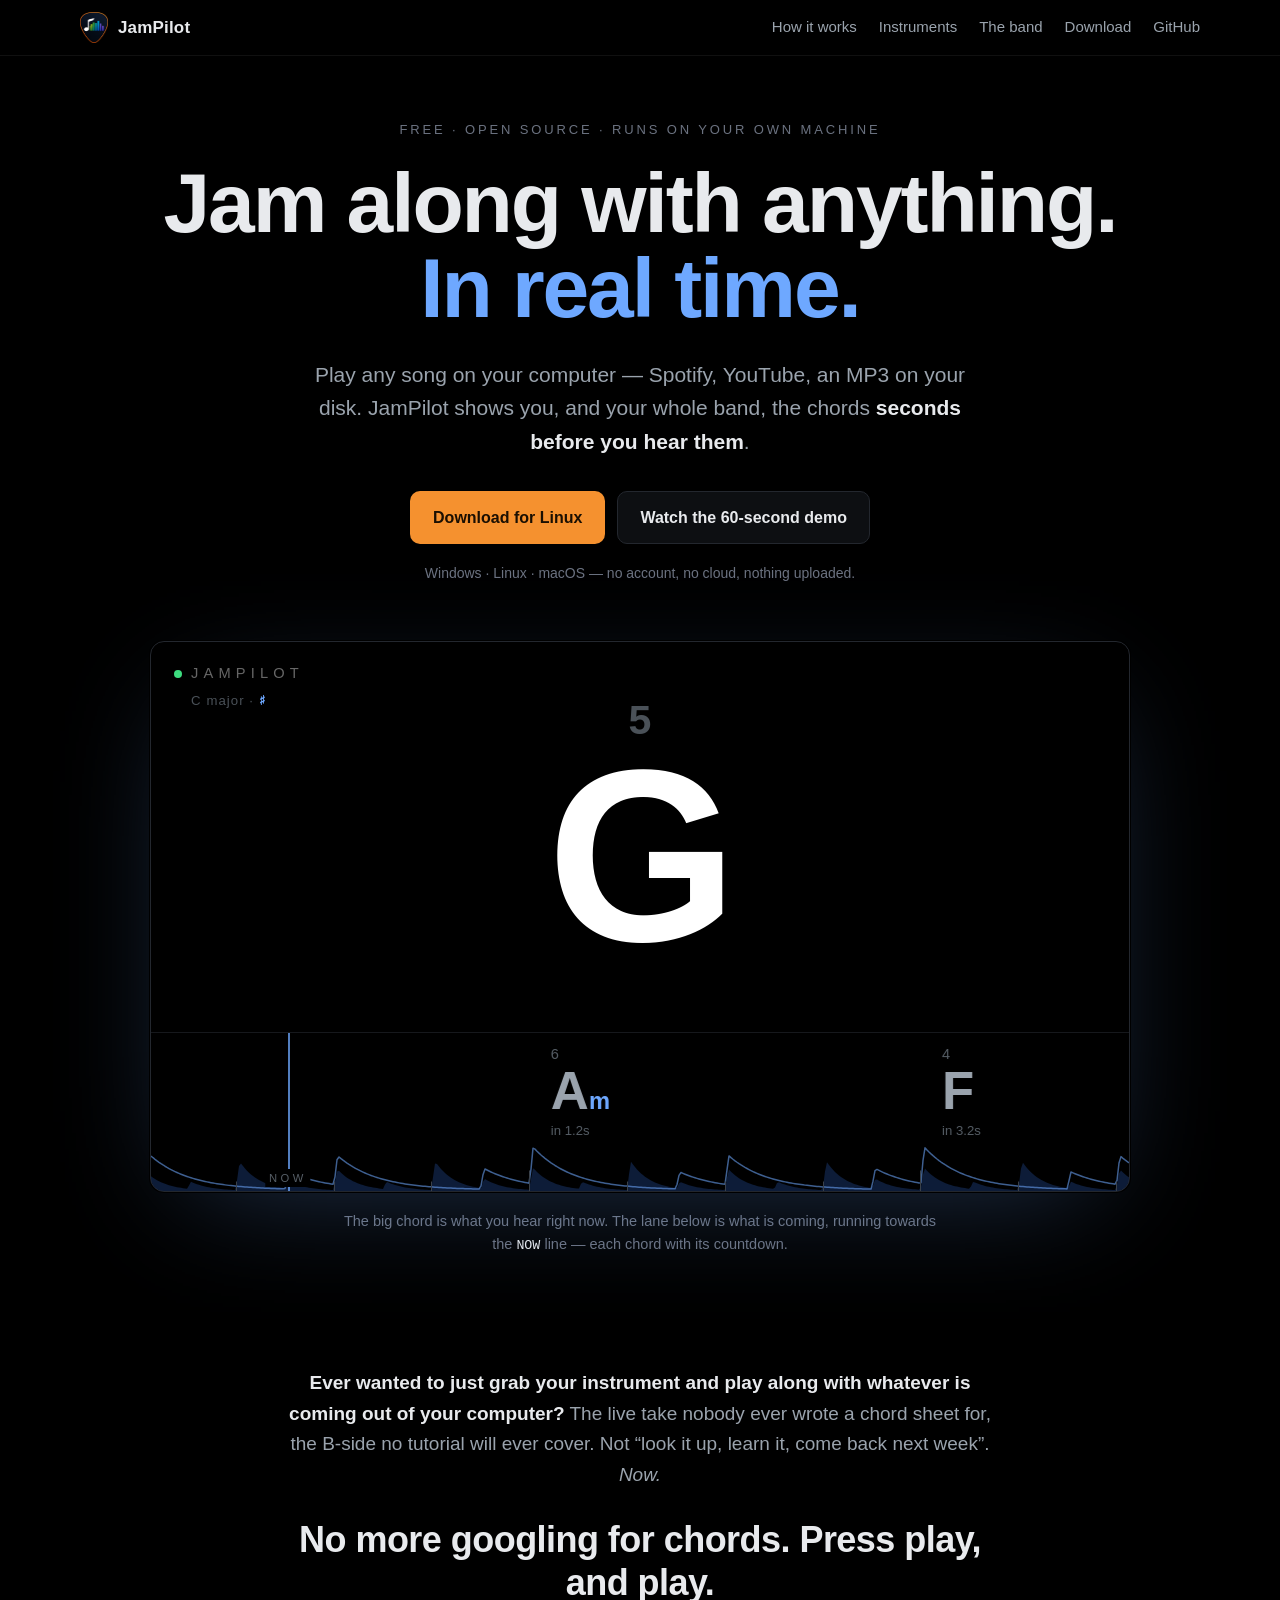
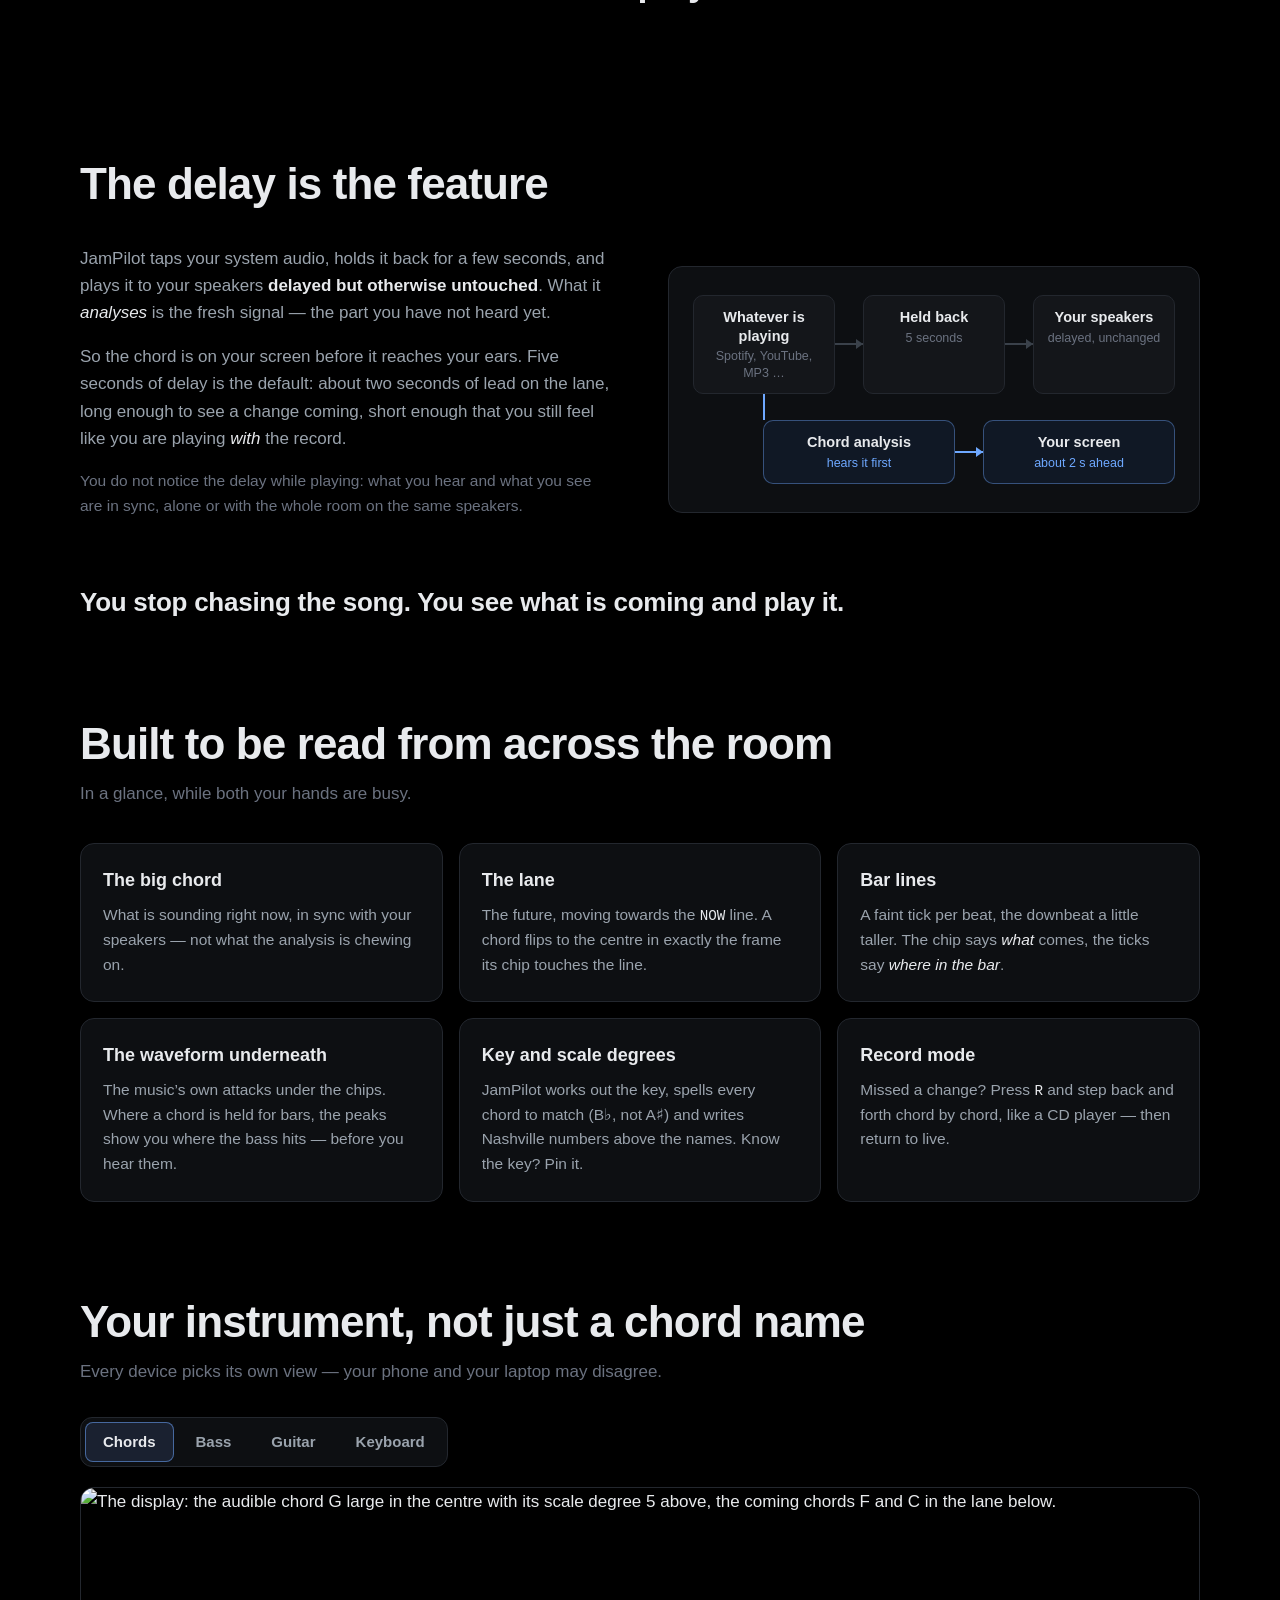
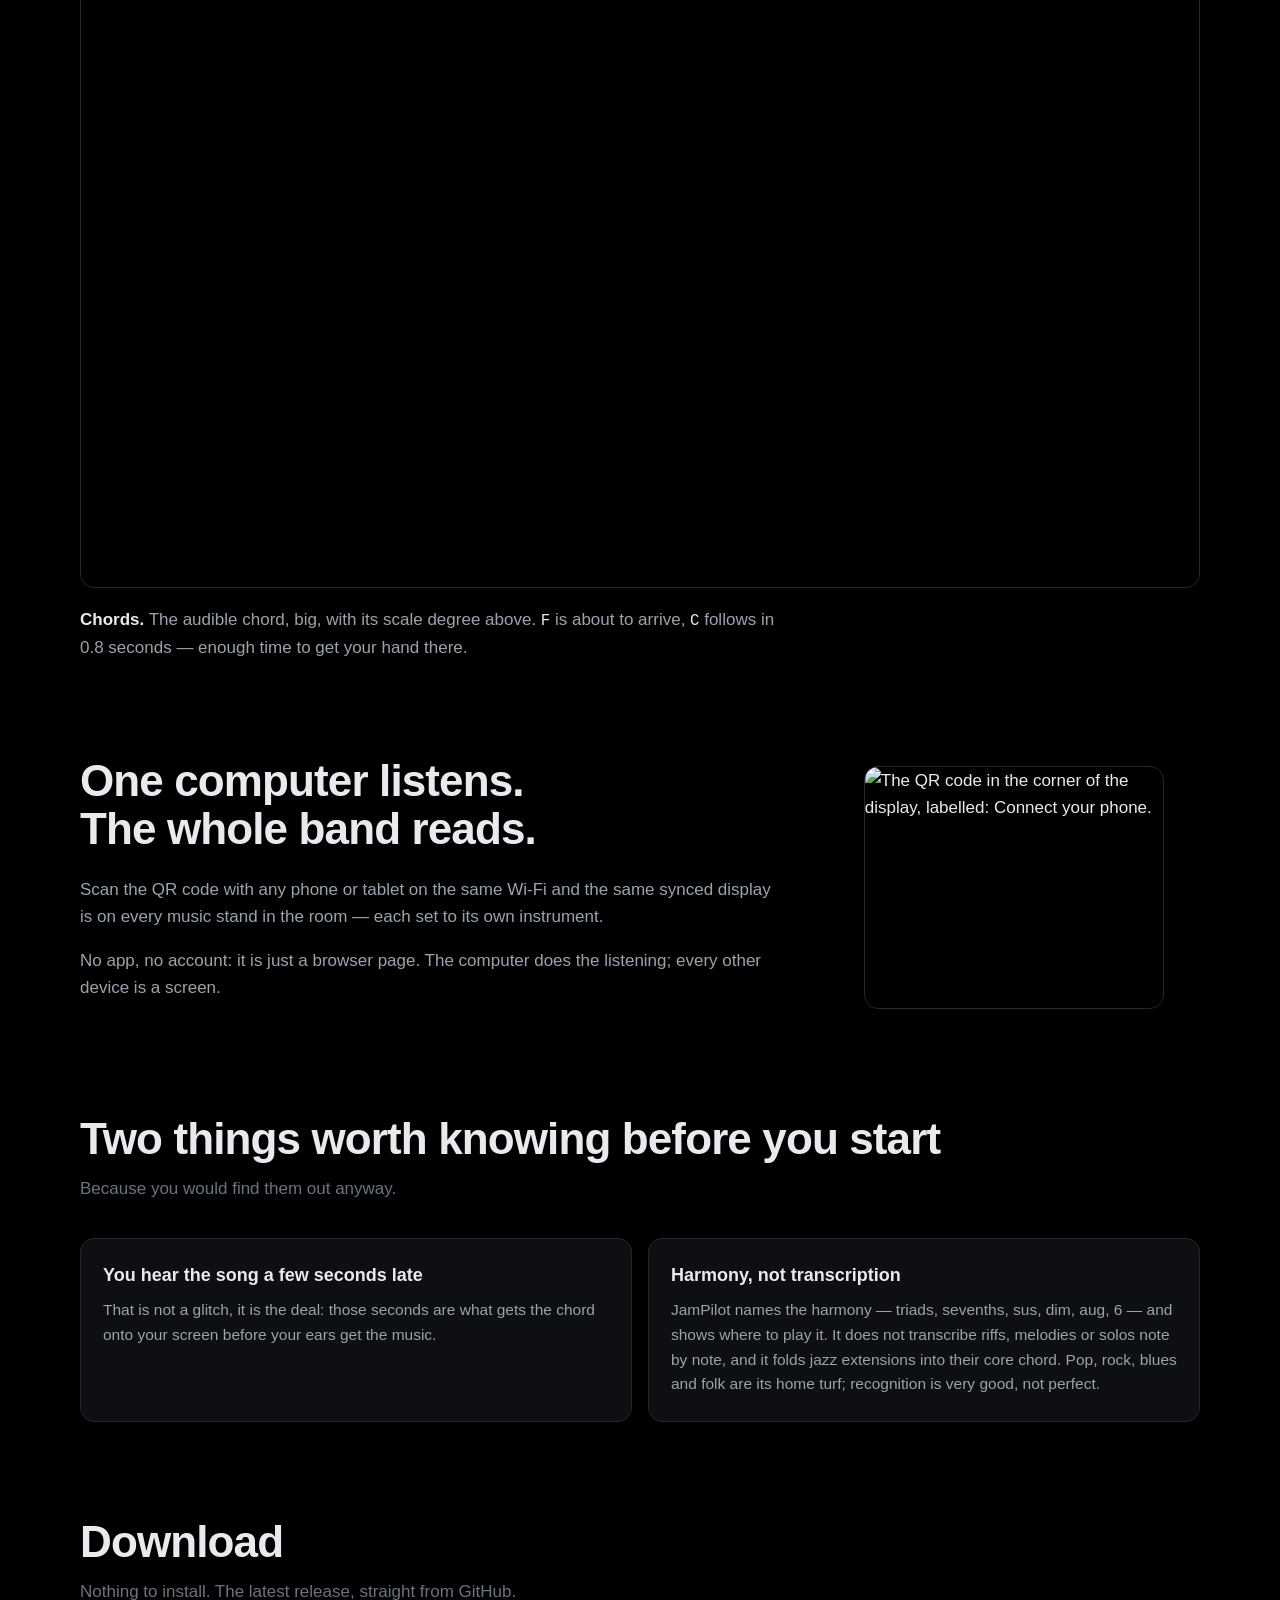
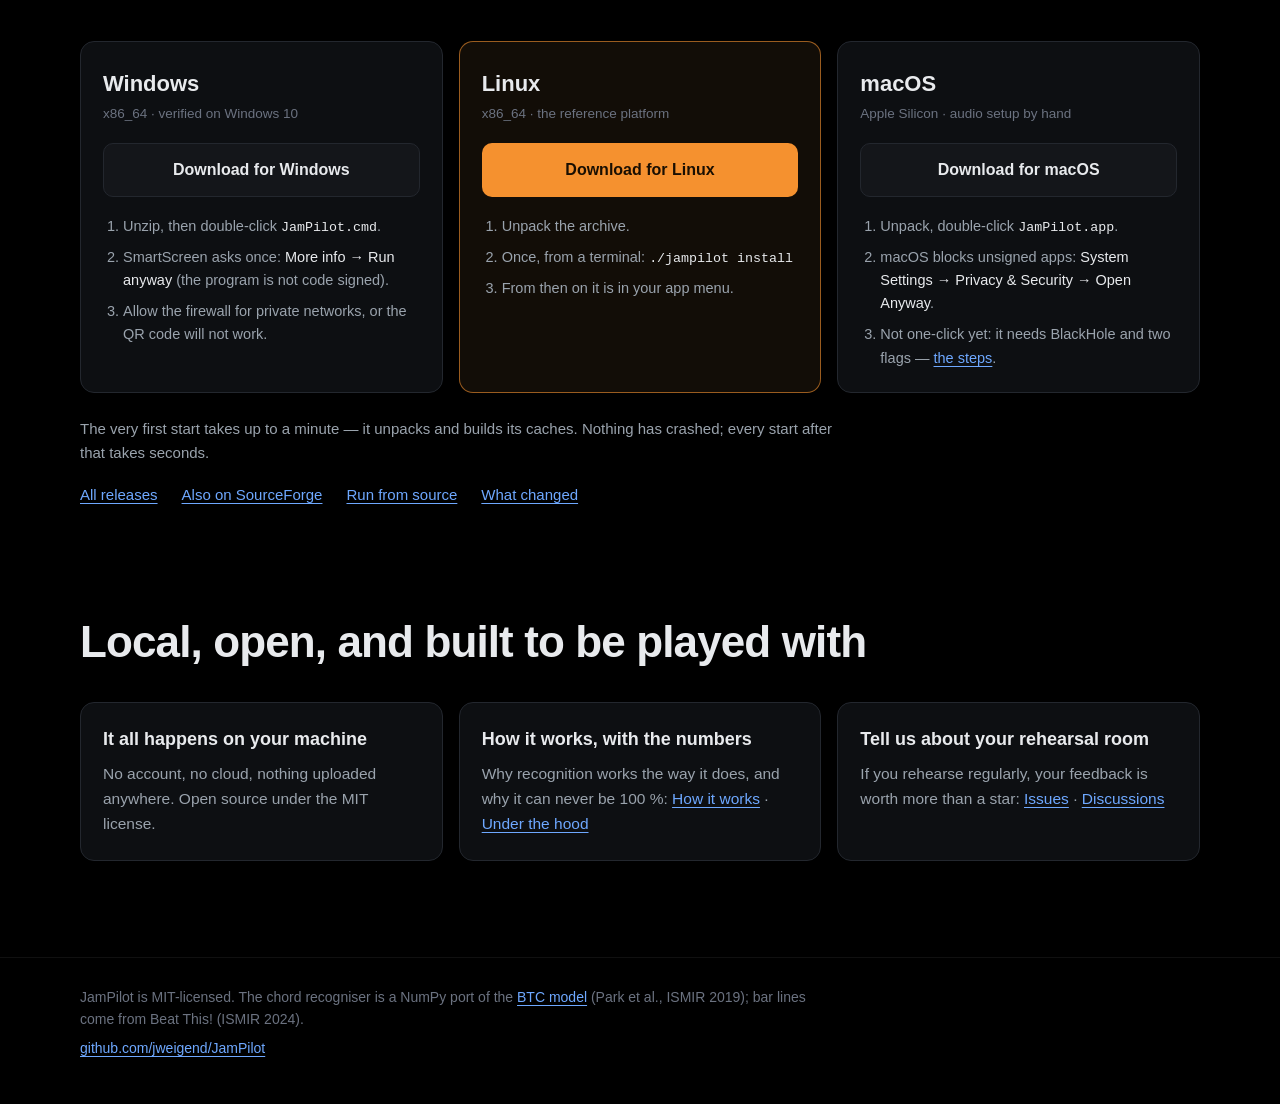
==== site/index.html @ 4ec8b4d2 "Projektseite fuer GitHub Pages: site/ und der Workflow, der sie veroeffentlicht Eine statische Seite" ====
<!doctype html>
<html lang="en">
<head>
<meta charset="utf-8">
<meta name="viewport" content="width=device-width, initial-scale=1">
<title>JamPilot — jam along with anything, in real time</title>
<meta name="description" content="Play any song on your computer. JamPilot shows you and your whole band the chords, seconds before you hear them. Free, open source, fully local — for Windows, Linux and macOS.">
<meta name="color-scheme" content="dark">
<meta name="theme-color" content="#000000">
<meta property="og:type" content="website">
<meta property="og:title" content="JamPilot — jam along with anything, in real time">
<meta property="og:description" content="Play any song on your computer. JamPilot shows you and your whole band the chords, seconds before you hear them.">
<meta property="og:image" content="https://jweigend.github.io/JamPilot/img/teaser.png">
<meta name="twitter:card" content="summary_large_image">
<link rel="icon" type="image/png" href="favicon.png">
<link rel="apple-touch-icon" href="apple-touch-icon.png">
<link rel="stylesheet" href="style.css">
</head>
<body>

<header class="nav">
  <a class="brand" href="#top">
    <img src="mark.png" width="28" height="31" alt="">
    <span>JamPilot</span>
  </a>
  <nav aria-label="Sections">
    <a href="#how">How it works</a>
    <a href="#instruments">Instruments</a>
    <a href="#band">The band</a>
    <a href="#download">Download</a>
    <a href="https://github.com/jweigend/JamPilot" rel="noopener">GitHub</a>
  </nav>
</header>

<main id="top">

<section class="hero">
  <div class="hero-text">
    <p class="eyebrow">Free · open source · runs on your own machine</p>
    <h1>Jam along with anything. <span class="accent">In real time.</span></h1>
    <p class="lead">Play any song on your computer — Spotify, YouTube, an MP3 on
      your disk. JamPilot shows you, and your whole band, the chords
      <strong>seconds before you hear them</strong>.</p>
    <div class="cta">
      <a class="btn primary" href="#download" id="heroDownload">Download JamPilot</a>
      <a class="btn ghost" href="https://www.youtube.com/watch?v=zSepTG2ZgY0" rel="noopener">Watch the 60-second demo</a>
    </div>
    <p class="fine">Windows · Linux · macOS — no account, no cloud, nothing uploaded.</p>
  </div>

  <figure class="stage-wrap">
    <div class="stage" id="stage" aria-hidden="true">
      <div class="st-top">
        <span class="st-dot"></span><span class="st-brand">JAMPILOT</span>
        <span class="st-key">C major · <b>♯</b></span>
      </div>
      <div class="st-now">
        <span class="st-deg" id="stDeg">1</span>
        <span class="st-chord" id="stChord">C</span>
      </div>
      <div class="st-lane" id="stLane">
        <canvas id="stCanvas"></canvas>
        <div class="st-chips" id="stChips"></div>
        <div class="st-line"></div>
        <span class="st-nowlabel">NOW</span>
      </div>
    </div>
    <figcaption>The big chord is what you hear right now. The lane below is what
      is coming, running towards the <span class="mono">NOW</span> line —
      each chord with its countdown.</figcaption>
  </figure>
</section>

<section class="pitch">
  <p><strong>Ever wanted to just grab your instrument and play along with
    whatever is coming out of your computer?</strong> The live take nobody ever
    wrote a chord sheet for, the B-side no tutorial will ever cover. Not “look
    it up, learn it, come back next week”. <em>Now.</em></p>
  <p class="big">No more googling for chords. Press play, and play.</p>
</section>

<section id="how" class="block">
  <h2>The delay is the feature</h2>
  <div class="split">
    <div class="prose">
      <p>JamPilot taps your system audio, holds it back for a few seconds, and
        plays it to your speakers <strong>delayed but otherwise
        untouched</strong>. What it <em>analyses</em> is the fresh signal — the
        part you have not heard yet.</p>
      <p>So the chord is on your screen before it reaches your ears. Five
        seconds of delay is the default: about two seconds of lead on the lane,
        long enough to see a change coming, short enough that you still feel
        like you are playing <em>with</em> the record.</p>
      <p class="quiet">You do not notice the delay while playing: what you hear
        and what you see are in sync, alone or with the whole room on the same
        speakers.</p>
    </div>
    <div class="flow" role="img" aria-label="Signal flow: whatever plays on your computer goes into a buffer and reaches your speakers a few seconds later, unchanged. The fresh signal is analysed at once, so the chords appear on screen about two seconds ahead.">
      <div class="flow-row">
        <div class="node">Whatever is playing<small>Spotify, YouTube, MP3 …</small></div>
        <div class="arrow" aria-hidden="true"></div>
        <div class="node">Held back<small>5 seconds</small></div>
        <div class="arrow" aria-hidden="true"></div>
        <div class="node">Your speakers<small>delayed, unchanged</small></div>
      </div>
      <div class="flow-branch" aria-hidden="true"></div>
      <div class="flow-row second">
        <div class="node hot">Chord analysis<small>hears it first</small></div>
        <div class="arrow hot" aria-hidden="true"></div>
        <div class="node hot">Your screen<small>about 2 s ahead</small></div>
      </div>
    </div>
  </div>
  <p class="punch">You stop chasing the song. You see what is coming and play it.</p>
</section>

<section id="see" class="block">
  <h2>Built to be read from across the room</h2>
  <p class="sub">In a glance, while both your hands are busy.</p>
  <div class="grid">
    <article>
      <h3>The big chord</h3>
      <p>What is sounding right now, in sync with your speakers — not what the
        analysis is chewing on.</p>
    </article>
    <article>
      <h3>The lane</h3>
      <p>The future, moving towards the <span class="mono">NOW</span> line. A
        chord flips to the centre in exactly the frame its chip touches the
        line.</p>
    </article>
    <article>
      <h3>Bar lines</h3>
      <p>A faint tick per beat, the downbeat a little taller. The chip says
        <em>what</em> comes, the ticks say <em>where in the bar</em>.</p>
    </article>
    <article>
      <h3>The waveform underneath</h3>
      <p>The music’s own attacks under the chips. Where a chord is held for
        bars, the peaks show you where the bass hits — before you hear them.</p>
    </article>
    <article>
      <h3>Key and scale degrees</h3>
      <p>JamPilot works out the key, spells every chord to match (B♭, not A♯)
        and writes Nashville numbers above the names. Know the key? Pin it.</p>
    </article>
    <article>
      <h3>Record mode</h3>
      <p>Missed a change? Press <span class="mono">R</span> and step back and
        forth chord by chord, like a CD player — then return to live.</p>
    </article>
  </div>
</section>

<section id="instruments" class="block">
  <h2>Your instrument, not just a chord name</h2>
  <p class="sub">Every device picks its own view — your phone and your laptop may disagree.</p>
  <div class="tabs" role="tablist" aria-label="Instrument views">
    <button role="tab" id="tab-chords" aria-controls="panel-chords" aria-selected="true">Chords</button>
    <button role="tab" id="tab-bass" aria-controls="panel-bass" aria-selected="false" tabindex="-1">Bass</button>
    <button role="tab" id="tab-guitar" aria-controls="panel-guitar" aria-selected="false" tabindex="-1">Guitar</button>
    <button role="tab" id="tab-keys" aria-controls="panel-keys" aria-selected="false" tabindex="-1">Keyboard</button>
  </div>
  <div class="panels">
    <div role="tabpanel" id="panel-chords" aria-labelledby="tab-chords">
      <img src="img/hero.png" width="1920" height="1200" loading="lazy" alt="The display: the audible chord G large in the centre with its scale degree 5 above, the coming chords F and C in the lane below.">
      <p><strong>Chords.</strong> The audible chord, big, with its scale degree
        above. <span class="mono">F</span> is about to arrive,
        <span class="mono">C</span> follows in 0.8 seconds — enough time to get
        your hand there.</p>
    </div>
    <div role="tabpanel" id="panel-bass" aria-labelledby="tab-bass">
      <img src="img/bass.png" width="1920" height="1200" loading="lazy" alt="Bass view: Cm sounding, a four-string neck top-left showing the move from C to A flat, A flat next in the lane.">
      <p><strong>Bass.</strong> The chord says what the band plays; it does not
        say what the bass plays. JamPilot <em>measures</em> the bass note
        (<span class="mono">C/E</span>) and shows it on a four-string neck — in
        the octave the bassist is actually in, with the next note already
        marked.</p>
    </div>
    <div role="tabpanel" id="panel-guitar" aria-labelledby="tab-guitar">
      <img src="img/guitar.png" width="1920" height="1200" loading="lazy" alt="Guitar view: the fretboard diagram for G minor as a barre chord at the 3rd fret top-left, F coming up in the lane.">
      <p><strong>Guitar.</strong> A fretboard diagram for the sounding chord.
        The shape is chosen with the lead: a look-ahead over the coming chords
        picks the path with the least hand travel, so you stay in one position
        instead of jumping across the neck.</p>
    </div>
    <div role="tabpanel" id="panel-keys" aria-labelledby="tab-keys">
      <img src="img/keys.png" width="1920" height="1200" loading="lazy" alt="Keyboard view: A flat major seven as pressed keys on two octaves, G minor seven next in the lane.">
      <p><strong>Keyboard.</strong> The chord as pressed keys on two octaves,
        in the inversion that keeps your right hand in place — with the
        measured bass marked for the left.</p>
    </div>
  </div>
</section>

<section id="band" class="block band">
  <div class="split">
    <div class="prose">
      <h2>One computer listens. The whole band reads.</h2>
      <p>Scan the QR code with any phone or tablet on the same Wi-Fi and the
        same synced display is on every music stand in the room — each set to
        its own instrument.</p>
      <p>No app, no account: it is just a browser page. The computer does the
        listening; every other device is a screen.</p>
    </div>
    <img class="shot small" src="img/connect-your-phone.png" width="336" height="272" loading="lazy" alt="The QR code in the corner of the display, labelled: Connect your phone.">
  </div>
</section>

<section class="block">
  <h2>Two things worth knowing before you start</h2>
  <p class="sub">Because you would find them out anyway.</p>
  <div class="grid two">
    <article>
      <h3>You hear the song a few seconds late</h3>
      <p>That is not a glitch, it is the deal: those seconds are what gets the
        chord onto your screen before your ears get the music.</p>
    </article>
    <article>
      <h3>Harmony, not transcription</h3>
      <p>JamPilot names the harmony — triads, sevenths, sus, dim, aug, 6 — and
        shows where to play it. It does not transcribe riffs, melodies or solos
        note by note, and it folds jazz extensions into their core chord. Pop,
        rock, blues and folk are its home turf; recognition is very good, not
        perfect.</p>
    </article>
  </div>
</section>

<section id="download" class="block download">
  <h2>Download</h2>
  <p class="sub">Nothing to install. <span id="relLine">The latest release, straight from GitHub.</span></p>
  <div class="cards">
    <article class="card" data-os="windows">
      <h3>Windows</h3>
      <p class="status">x86_64 · verified on Windows 10</p>
      <a class="btn primary" data-asset="windows" href="https://github.com/jweigend/JamPilot/releases/latest" rel="noopener">Download for Windows</a>
      <ol>
        <li>Unzip, then double-click <span class="mono">JamPilot.cmd</span>.</li>
        <li>SmartScreen asks once: <em>More info → Run anyway</em> (the program is not code signed).</li>
        <li>Allow the firewall for private networks, or the QR code will not work.</li>
      </ol>
    </article>
    <article class="card" data-os="linux">
      <h3>Linux</h3>
      <p class="status">x86_64 · the reference platform</p>
      <a class="btn primary" data-asset="linux" href="https://github.com/jweigend/JamPilot/releases/latest" rel="noopener">Download for Linux</a>
      <ol>
        <li>Unpack the archive.</li>
        <li>Once, from a terminal: <span class="mono">./jampilot install</span></li>
        <li>From then on it is in your app menu.</li>
      </ol>
    </article>
    <article class="card" data-os="macos">
      <h3>macOS</h3>
      <p class="status">Apple Silicon · audio setup by hand</p>
      <a class="btn primary" data-asset="macos" href="https://github.com/jweigend/JamPilot/releases/latest" rel="noopener">Download for macOS</a>
      <ol>
        <li>Unpack, double-click <span class="mono">JamPilot.app</span>.</li>
        <li>macOS blocks unsigned apps: <em>System Settings → Privacy &amp; Security → Open Anyway</em>.</li>
        <li>Not one-click yet: it needs BlackHole and two flags —
          <a href="https://github.com/jweigend/JamPilot#macos" rel="noopener">the steps</a>.</li>
      </ol>
    </article>
  </div>
  <p class="note">The very first start takes up to a minute — it unpacks and
    builds its caches. Nothing has crashed; every start after that takes
    seconds.</p>
  <p class="more">
    <a href="https://github.com/jweigend/JamPilot/releases" rel="noopener">All releases</a>
    <a href="https://sourceforge.net/projects/jampilot/" rel="noopener">Also on SourceForge</a>
    <a href="https://github.com/jweigend/JamPilot#get-it-running" rel="noopener">Run from source</a>
    <a href="https://github.com/jweigend/JamPilot/blob/main/CHANGELOG.md" rel="noopener">What changed</a>
  </p>
</section>

<section class="block open">
  <h2>Local, open, and built to be played with</h2>
  <div class="grid">
    <article>
      <h3>It all happens on your machine</h3>
      <p>No account, no cloud, nothing uploaded anywhere. Open source under the
        MIT license.</p>
    </article>
    <article>
      <h3>How it works, with the numbers</h3>
      <p>Why recognition works the way it does, and why it can never be 100 %:
        <a href="https://github.com/jweigend/JamPilot/blob/main/HOW-IT-WORKS.md" rel="noopener">How it works</a>
        · <a href="https://github.com/jweigend/JamPilot/blob/main/UNDER-THE-HOOD.md" rel="noopener">Under the hood</a></p>
    </article>
    <article>
      <h3>Tell us about your rehearsal room</h3>
      <p>If you rehearse regularly, your feedback is worth more than a star:
        <a href="https://github.com/jweigend/JamPilot/issues" rel="noopener">Issues</a>
        · <a href="https://github.com/jweigend/JamPilot/discussions" rel="noopener">Discussions</a></p>
    </article>
  </div>
</section>

</main>

<footer>
  <p>JamPilot is MIT-licensed. The chord recogniser is a NumPy port of the
    <a href="https://github.com/jayg996/BTC-ISMIR19" rel="noopener">BTC model</a>
    (Park et al., ISMIR 2019); bar lines come from Beat This! (ISMIR 2024).</p>
  <p><a href="https://github.com/jweigend/JamPilot" rel="noopener">github.com/jweigend/JamPilot</a></p>
</footer>

<script src="site.js"></script>
</body>
</html>
---- site/style.css ----
/* Projektseite. Farben und Schrift sind die der Web-Anzeige
   (jampilot/data/index.html): schwarzer Grund, weisser Akkord, das Blau der
   NOW-Linie, das Orange vom Rand des Picks. Keine Fremdschriften, keine
   Fremdskripte - die Seite laedt nichts von Dritten. */

:root {
  --bg: #000;
  --surface: #0d0f12;
  --surface-2: #14161a;
  --border: #23272e;
  --text: #e8eaed;
  --muted: #9aa3ad;
  --dim: #6b7280;
  --blue: #6ea8ff;
  --orange: #f5912f;
  --orange-ink: #1a0f02;
  --green: #3ddc7f;
  --radius: 14px;
  --page: 1120px;
  --sans: -apple-system, "SF Pro Display", "Segoe UI Variable Display",
          "Segoe UI", Roboto, "Helvetica Neue", Arial, sans-serif;
  --mono: ui-monospace, "SF Mono", "Cascadia Mono", Menlo, Consolas, monospace;
}

* { box-sizing: border-box; }
html { scroll-behavior: smooth; scroll-padding-top: 72px; }
body {
  margin: 0; background: var(--bg); color: var(--text);
  font: 17px/1.6 var(--sans); -webkit-font-smoothing: antialiased;
}
img { max-width: 100%; height: auto; display: block; }
a { color: var(--blue); text-decoration-thickness: 1px; text-underline-offset: 3px; }
a:hover { color: #9cc3ff; }
:focus-visible { outline: 2px solid var(--blue); outline-offset: 3px; border-radius: 4px; }
.mono { font-family: var(--mono); font-size: .92em; color: var(--text); }
h1, h2, h3 { text-wrap: balance; margin: 0; }
p { margin: 0 0 1em; }

/* ---------- Kopfzeile ---------- */
.nav {
  position: sticky; top: 0; z-index: 10;
  display: flex; align-items: center; justify-content: space-between; gap: 16px;
  padding: 12px max(16px, calc((100vw - var(--page)) / 2));
  background: #000000d9; backdrop-filter: blur(10px);
  border-bottom: 1px solid #ffffff10;
}
.brand { display: flex; align-items: center; gap: 10px; color: var(--text);
         text-decoration: none; font-weight: 650; letter-spacing: .01em; }
.nav nav { display: flex; gap: 22px; font-size: 15px; }
.nav nav a { color: var(--muted); text-decoration: none; white-space: nowrap; }
.nav nav a:hover { color: var(--text); }

main > section { padding: 0 max(16px, calc((100vw - var(--page)) / 2)); }

/* ---------- Kopf ---------- */
.hero { padding-top: 64px; padding-bottom: 40px; text-align: center; }
.eyebrow { color: var(--dim); font-size: 13px; letter-spacing: .22em;
           text-transform: uppercase; margin-bottom: 20px; }
h1 { font-size: clamp(40px, 7.2vw, 84px); line-height: 1.02; font-weight: 750;
     letter-spacing: -.025em; }
h1 .accent { color: var(--blue); display: block; }
.lead { max-width: 660px; margin: 26px auto 0; font-size: clamp(18px, 2.1vw, 21px);
        color: var(--muted); }
.lead strong { color: var(--text); font-weight: 600; }
.cta { display: flex; flex-wrap: wrap; justify-content: center; gap: 12px; margin-top: 32px; }
.btn { display: inline-block; padding: 13px 22px; border-radius: 10px;
       font-weight: 650; font-size: 16px; text-decoration: none;
       border: 1px solid transparent; transition: background .15s, border-color .15s, color .15s; }
.btn.primary { background: var(--orange); color: var(--orange-ink); }
.btn.primary:hover { background: #ffa64d; color: var(--orange-ink); }
.btn.ghost { border-color: var(--border); color: var(--text); background: var(--surface); }
.btn.ghost:hover { border-color: var(--blue); color: var(--blue); }
.fine { color: var(--dim); font-size: 14px; margin-top: 18px; }

/* ---------- Die Buehne: die Anzeige in klein, sie laeuft wirklich ---------- */
.stage-wrap { margin: 56px auto 0; max-width: 980px; }
.stage {
  container-type: inline-size; position: relative; aspect-ratio: 16 / 9;
  background: #000; border: 1px solid var(--border); border-radius: var(--radius);
  overflow: hidden; text-align: left; user-select: none;
  box-shadow: 0 0 0 1px #000, 0 30px 120px -40px #6ea8ff55;
}
.st-top { position: absolute; left: 2.4cqw; top: 2cqw; color: #666;
          font-size: 1.5cqw; letter-spacing: .35em; }
.st-dot { display: inline-block; width: .8cqw; height: .8cqw; border-radius: 50%;
          background: var(--green); margin-right: .9cqw; }
.st-key { display: block; margin: .5cqw 0 0 1.7cqw; color: #4a5158;
          letter-spacing: .08em; font-size: 1.35cqw; }
.st-key b { color: var(--blue); font-weight: 600; }
.st-now { position: absolute; inset: 0 0 29% 0; display: flex; flex-direction: column;
          align-items: center; justify-content: center; }
.st-deg { color: #4a5158; font-weight: 600; font-size: 4.2cqw; line-height: 1; }
.st-chord { color: #fff; font-weight: 700; font-size: 25cqw; line-height: .95;
            letter-spacing: -.02em; }
.st-chord .sfx, .chip .sfx { color: var(--blue); font-size: 45%; font-weight: 550; }
.st-chord.flip { animation: flip .35s ease-out; }
@keyframes flip { from { opacity: .35; transform: scale(.97); } to { opacity: 1; transform: none; } }
.st-lane { position: absolute; left: 0; right: 0; bottom: 0; height: 29%;
           border-top: 1px solid #16181c; }
.st-lane canvas { position: absolute; inset: 0; width: 100%; height: 100%; }
.st-chips { position: absolute; inset: 0; }
.chip { position: absolute; left: 0; top: 9%; will-change: transform, opacity;
        padding-left: 2.2cqw; white-space: nowrap; }
.chip .deg { display: block; color: #565e66; font-size: 1.5cqw; line-height: 1; }
.chip .name { display: block; color: #9aa3ad; font-weight: 700; font-size: 5.4cqw;
              line-height: 1.1; }
.chip .in { display: block; color: #565e66; font-size: 1.35cqw; }
.st-line { position: absolute; top: 0; bottom: 0; left: 14%; width: 2px;
           background: var(--blue); opacity: .75; }
.st-nowlabel { position: absolute; left: 14%; bottom: 3%; transform: translateX(-50%);
               color: #565e66; font-size: 1.15cqw; letter-spacing: .3em;
               background: #000; padding: 0 .4cqw; }
figure { margin: 0; }
figcaption { color: var(--dim); font-size: 14.5px; max-width: 600px; margin: 18px auto 0; }

/* ---------- Abschnitte ---------- */
.pitch { padding-top: 72px; padding-bottom: 24px; text-align: center; }
.pitch p { max-width: 720px; margin-left: auto; margin-right: auto; color: var(--muted);
           font-size: 19px; }
.pitch strong { color: var(--text); font-weight: 600; }
.pitch .big { color: var(--text); font-size: clamp(24px, 3.4vw, 36px); font-weight: 700;
              letter-spacing: -.015em; line-height: 1.2; margin-top: 28px; }

.block { padding-top: 96px; }
h2 { font-size: clamp(28px, 4vw, 44px); line-height: 1.1; font-weight: 720;
     letter-spacing: -.02em; }
.sub { color: var(--dim); margin: 12px 0 0; }
h3 { font-size: 18px; font-weight: 650; margin-bottom: 8px; }

.split { display: grid; grid-template-columns: 1fr 1fr; gap: 56px; align-items: center;
         margin-top: 36px; }
.prose p { color: var(--muted); }
.prose strong, .prose em { color: var(--text); }
.prose .quiet { color: var(--dim); font-size: 15.5px; }
.punch { margin: 48px 0 0; font-size: clamp(20px, 2.6vw, 26px); font-weight: 650;
         color: var(--text); letter-spacing: -.01em; }

/* Signalfluss: oben der Ton, unten das, was ihm voraus ist */
.flow { background: var(--surface); border: 1px solid var(--border);
        border-radius: var(--radius); padding: 28px 24px; }
.flow-row { display: flex; align-items: stretch; gap: 0; }
.flow-row.second { margin-left: calc((100% - 56px) / 6 - 1px); }
.node { flex: 1 1 0; min-width: 0; background: var(--surface-2); border: 1px solid var(--border);
        border-radius: 10px; padding: 12px 10px; text-align: center;
        font-weight: 600; font-size: 14.5px; line-height: 1.3; }
.node small { display: block; color: var(--dim); font-weight: 400; font-size: 12.5px;
              margin-top: 3px; }
.node.hot { border-color: #6ea8ff66; background: #101825; }
.node.hot small { color: var(--blue); }
.arrow { flex: 0 0 28px; align-self: center; height: 2px; background: #3a414a;
         position: relative; }
.arrow::after { content: ""; position: absolute; right: 0; top: -4px;
                border-left: 7px solid #3a414a; border-top: 5px solid transparent;
                border-bottom: 5px solid transparent; }
.arrow.hot { background: var(--blue); }
.arrow.hot::after { border-left-color: var(--blue); }
.flow-branch { width: 2px; height: 26px; background: var(--blue);
               margin-left: calc((100% - 56px) / 6 - 1px); }

.grid { display: grid; grid-template-columns: repeat(3, 1fr); gap: 16px; margin-top: 36px; }
.grid.two { grid-template-columns: repeat(2, 1fr); }
.grid article { background: var(--surface); border: 1px solid var(--border);
                border-radius: var(--radius); padding: 22px 22px 8px; }
.grid article p { color: var(--muted); font-size: 15.5px; }
.grid em { color: var(--text); }

/* ---------- Instrumente ---------- */
.tabs { display: inline-flex; gap: 4px; margin-top: 32px; padding: 4px;
        background: var(--surface); border: 1px solid var(--border); border-radius: 12px; }
.tabs button { font: inherit; font-size: 15px; font-weight: 600; color: var(--muted);
               background: none; border: 0; border-radius: 8px; padding: 8px 18px;
               cursor: pointer; }
.tabs button:hover { color: var(--text); }
.tabs button[aria-selected="true"] { background: #1a2130; color: var(--text);
                                     box-shadow: inset 0 0 0 1px #6ea8ff88; }
.panels { margin-top: 20px; }
.panels img { border: 1px solid var(--border); border-radius: var(--radius); width: 100%; }
.panels p { color: var(--muted); max-width: 720px; margin: 18px 0 0; }
.panels strong { color: var(--text); }

.band .split { margin-top: 0; grid-template-columns: 1.3fr .7fr; }
.band h2 { margin-bottom: 22px; }
.shot.small { width: 100%; max-width: 300px; justify-self: center;
              border: 1px solid var(--border); border-radius: var(--radius); }

/* ---------- Download ---------- */
.cards { display: grid; grid-template-columns: repeat(3, 1fr); gap: 16px; margin-top: 36px; }
.card { background: var(--surface); border: 1px solid var(--border);
        border-radius: var(--radius); padding: 24px 22px 14px; }
.card.yours { border-color: #f5912f99; background: #120d07; }
.card h3 { font-size: 22px; margin-bottom: 2px; }
.card .status { color: var(--dim); font-size: 13.5px; margin-bottom: 18px; }
/* Nur das eigene System bekommt den orangen Knopf - drei davon schreien. */
.card .btn { display: block; text-align: center; }
.card:not(.yours) .btn.primary { background: var(--surface-2); color: var(--text);
                                 border-color: var(--border); }
.card:not(.yours) .btn.primary:hover { border-color: var(--blue); color: var(--blue); }
.card .meta { display: block; font-size: 12.5px; font-weight: 500; opacity: .75; margin-top: 1px; }
.card ol { margin: 18px 0 0; padding-left: 20px; color: var(--muted); font-size: 14.5px; }
.card li { margin-bottom: 8px; }
.card em { color: var(--text); font-style: normal; }
.note { margin: 24px 0 0; color: var(--muted); font-size: 15px; max-width: 760px; }
.more { display: flex; flex-wrap: wrap; gap: 8px 24px; margin-top: 18px; font-size: 15px; }

.open { padding-bottom: 96px; }

footer { border-top: 1px solid #ffffff10; color: var(--dim); font-size: 14px;
         padding: 28px max(16px, calc((100vw - var(--page)) / 2)) 40px; }
footer p { margin: 0 0 6px; max-width: 760px; }

/* ---------- Schmal ---------- */
@media (max-width: 860px) {
  .split, .band .split { grid-template-columns: 1fr; gap: 28px; }
  .grid, .grid.two, .cards { grid-template-columns: 1fr; }
  .block { padding-top: 72px; }
  .nav nav a:not(:nth-last-child(-n+2)) { display: none; }
  .hero { padding-top: 44px; }
}
@media (max-width: 520px) {
  body { font-size: 16px; }
  .stage { aspect-ratio: 4 / 3; }
  .st-now { inset: 0 0 32% 0; }
  .st-lane { height: 32%; }
  .st-top { font-size: 2.4cqw; } .st-key { font-size: 2.2cqw; }
  .st-dot { width: 1.3cqw; height: 1.3cqw; }
  .chip .deg { font-size: 2.6cqw; } .chip .name { font-size: 8cqw; } .chip .in { font-size: 2.4cqw; }
  .st-nowlabel { font-size: 2cqw; }
  .flow { padding: 18px 12px; }
  .node { font-size: 12.5px; padding: 10px 4px; } .node small { font-size: 11px; }
  .arrow { flex-basis: 14px; }
  .flow-row.second, .flow-branch { margin-left: calc((100% - 28px) / 6 - 1px); }
  .tabs { display: flex; } .tabs button { flex: 1; padding: 8px 4px; }
  .cta .btn { flex: 1 1 100%; text-align: center; }
}
@media (prefers-reduced-motion: reduce) {
  html { scroll-behavior: auto; }
  .st-chord.flip { animation: none; }
}
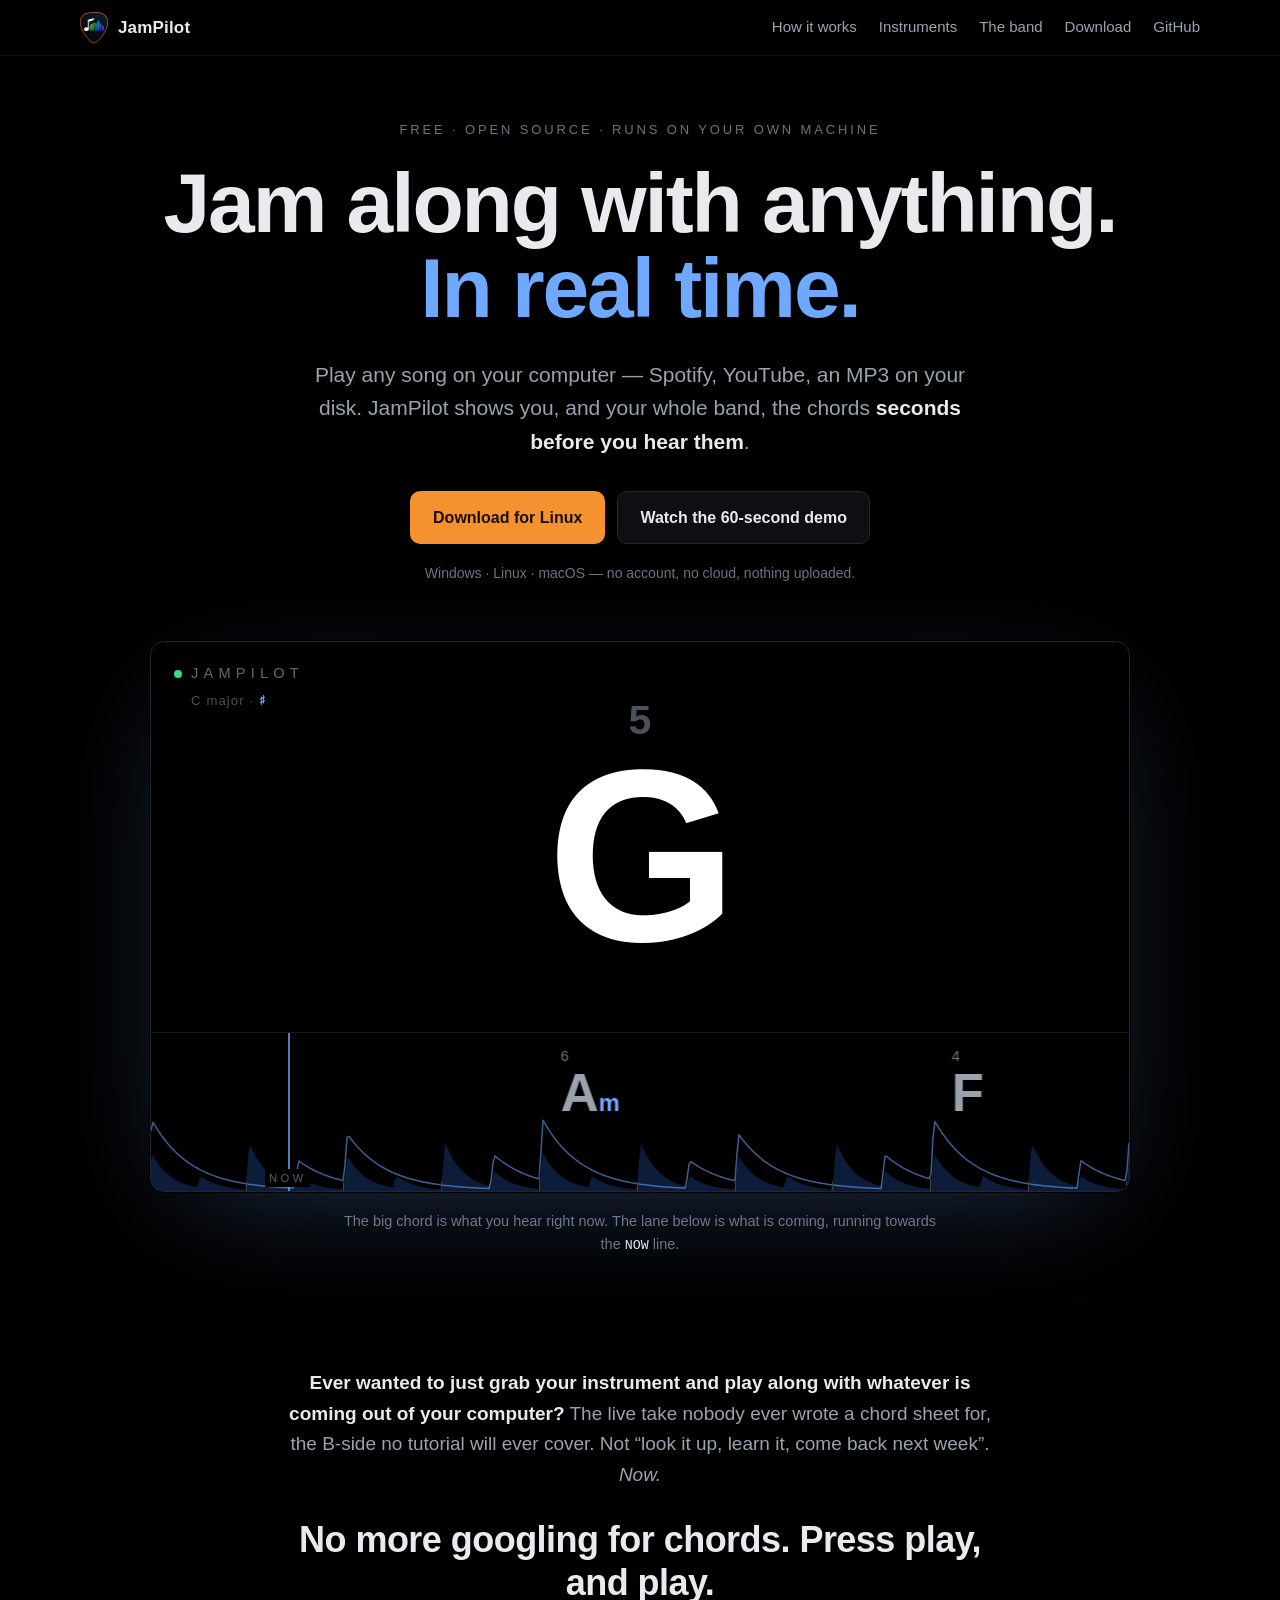
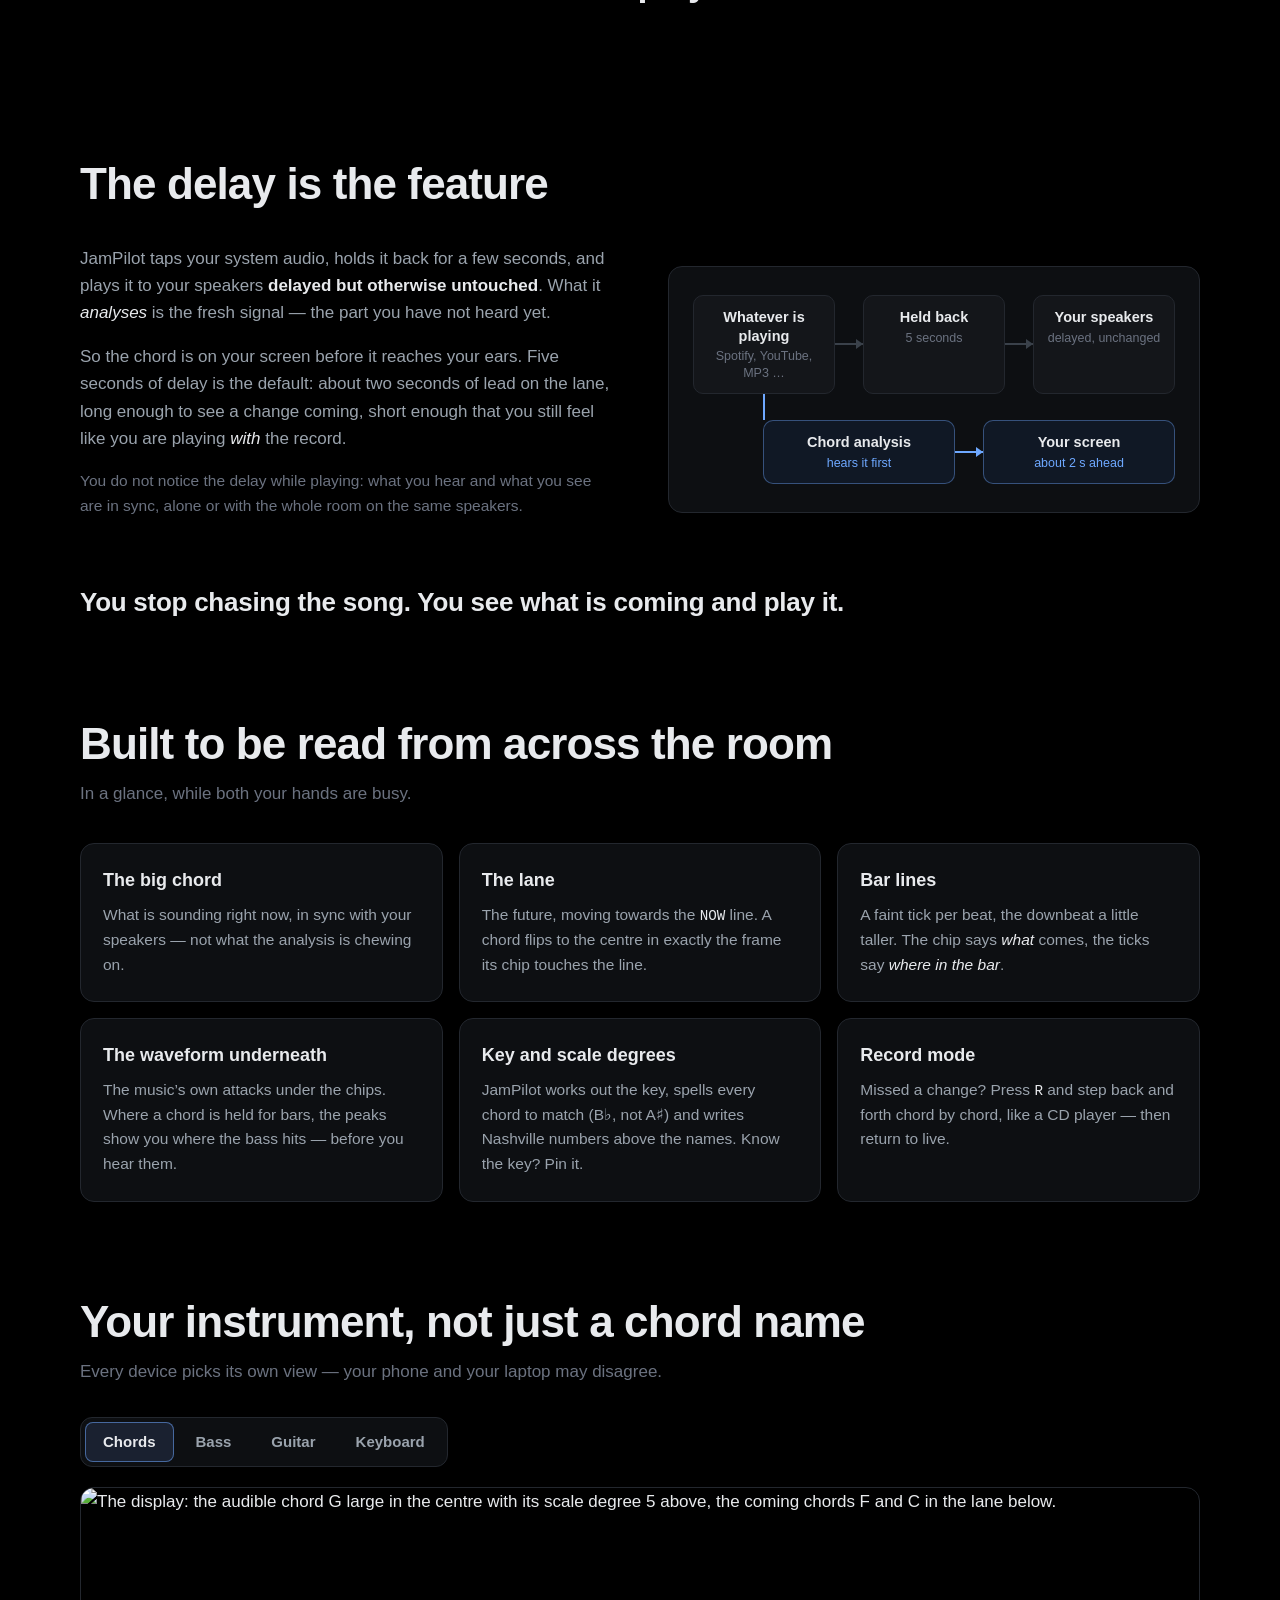
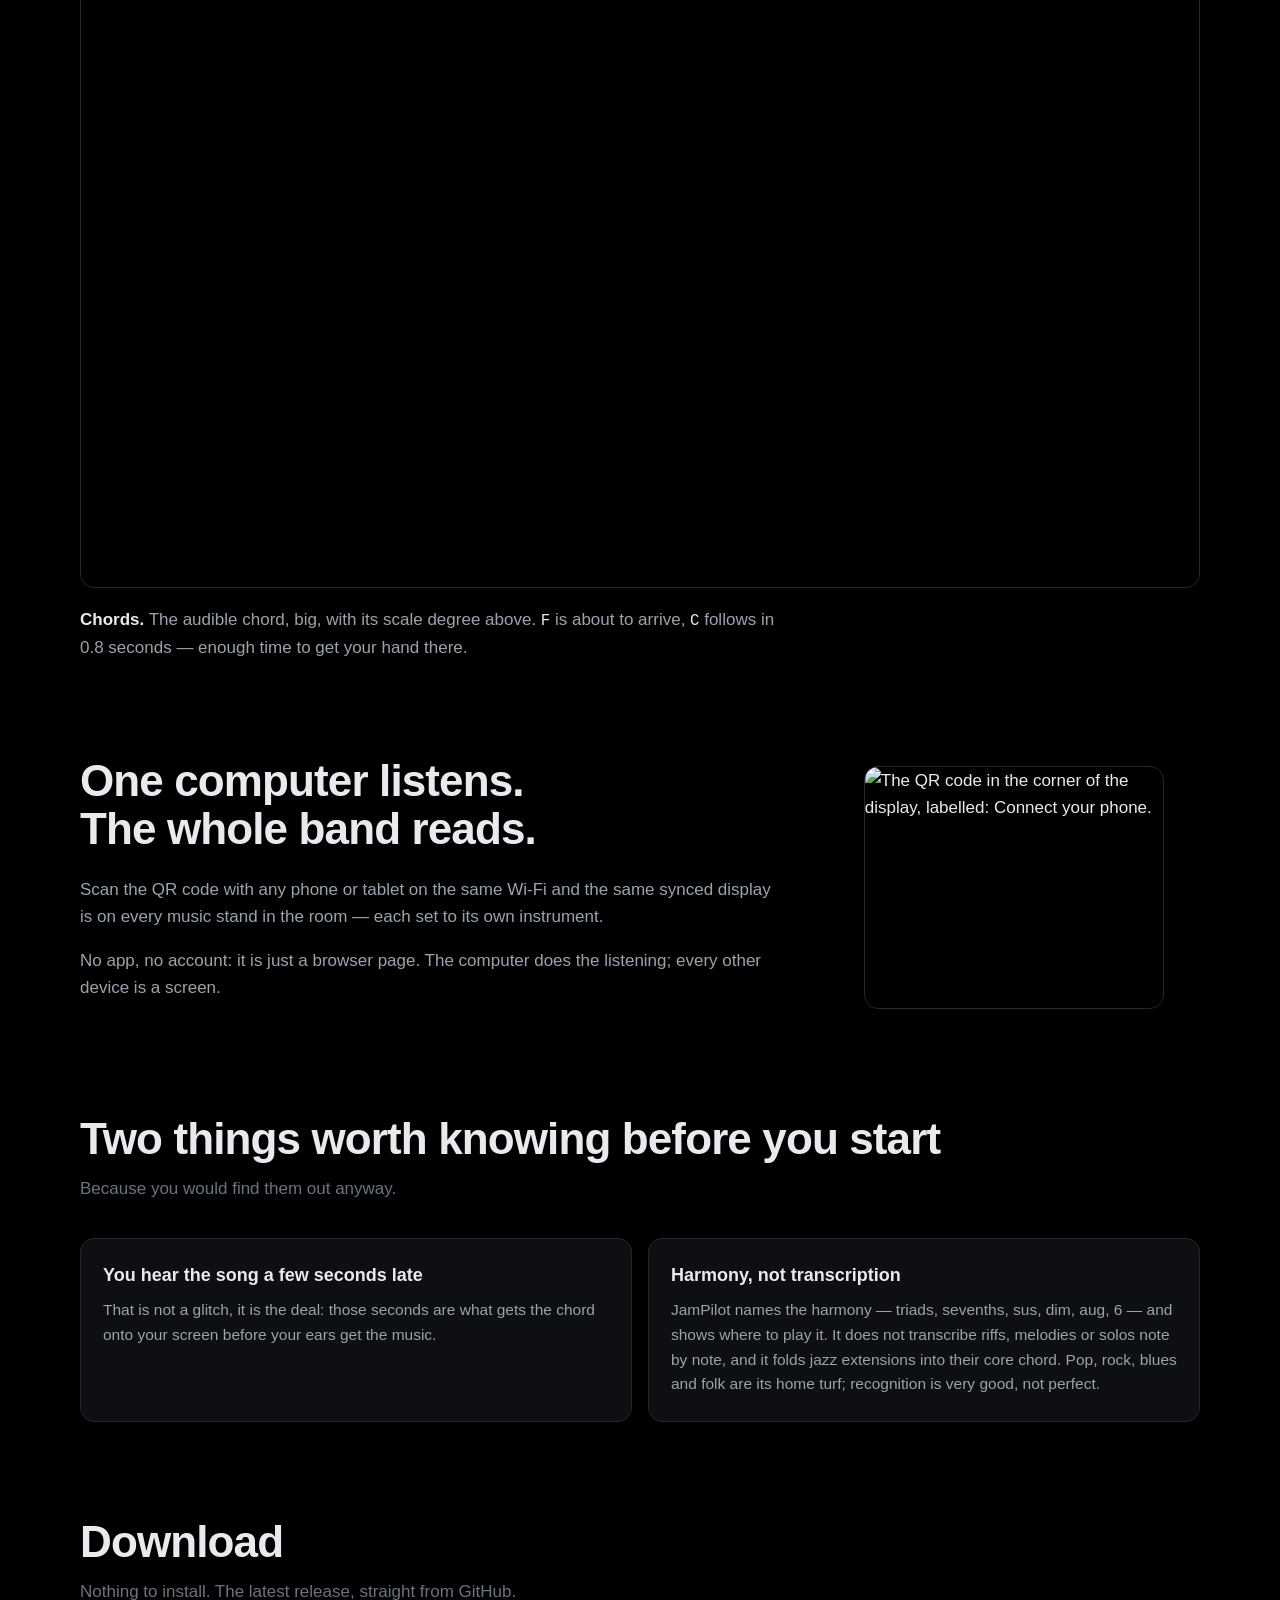
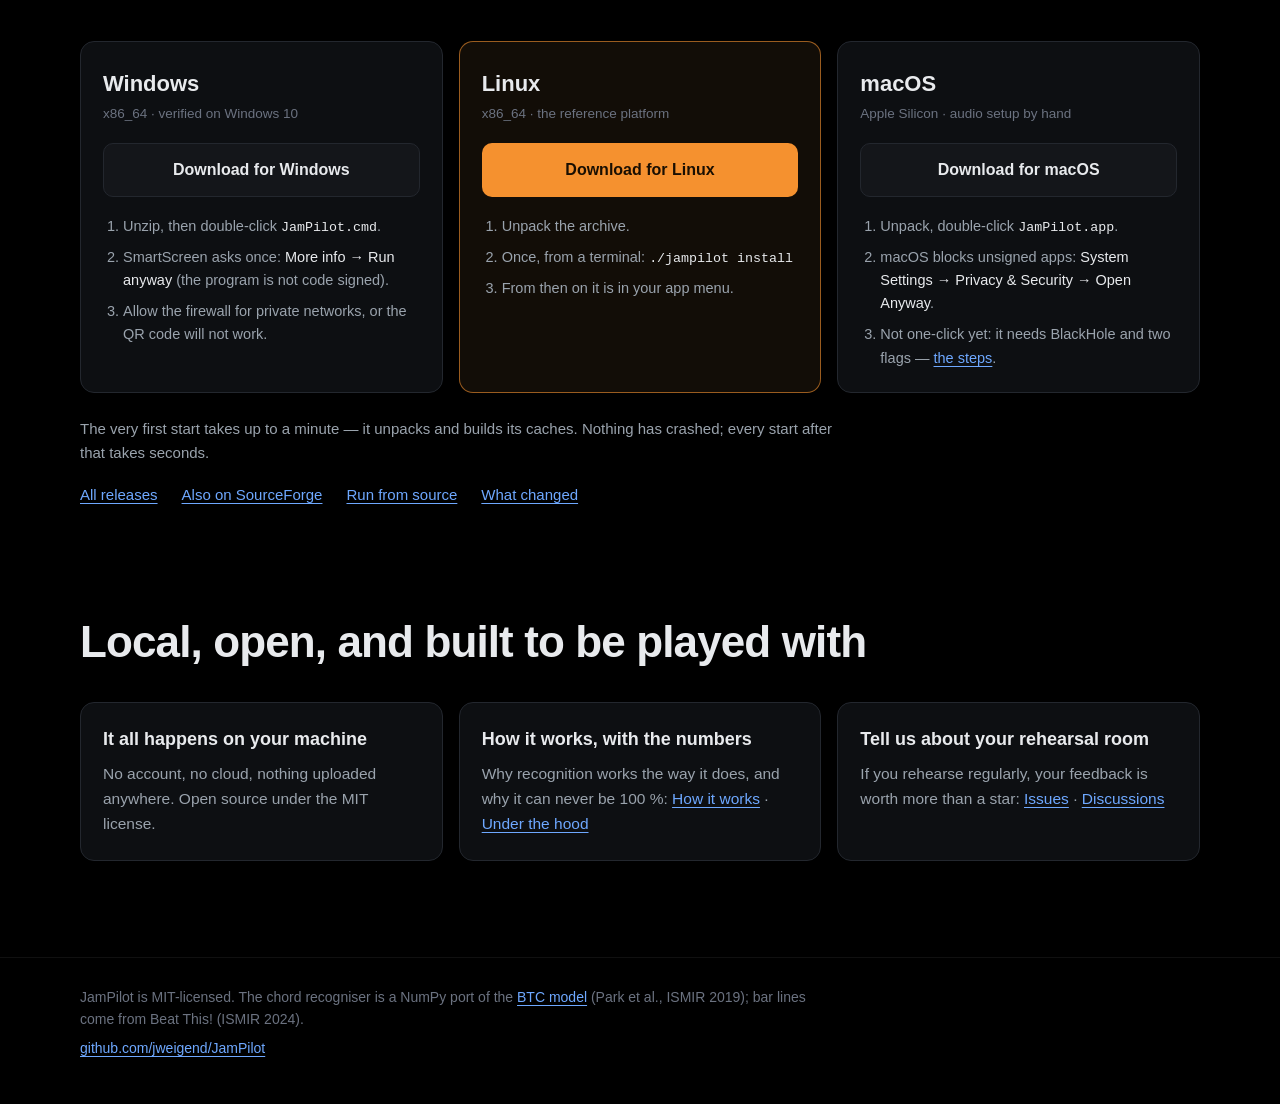
==== commit 22df14d5: "Laufband wie auf der Projektseite: Chips laufen durch NOW, Kurve geglaettet, kein Countdown Die Anim" ====
--- a/site/index.html
+++ b/site/index.html
@@ -66,8 +66,7 @@
       </div>
     </div>
     <figcaption>The big chord is what you hear right now. The lane below is what
-      is coming, running towards the <span class="mono">NOW</span> line —
-      each chord with its countdown.</figcaption>
+      is coming, running towards the <span class="mono">NOW</span> line.</figcaption>
   </figure>
 </section>
 
--- a/site/style.css
+++ b/site/style.css
@@ -99,12 +99,13 @@
            border-top: 1px solid #16181c; }
 .st-lane canvas { position: absolute; inset: 0; width: 100%; height: 100%; }
 .st-chips { position: absolute; inset: 0; }
-.chip { position: absolute; left: 0; top: 9%; will-change: transform, opacity;
+/* Der Chip haengt an seiner Unterkante: darunter steht kein Text, dort laeuft
+   die Huellkurve bis an die Grundlinie der Namen (site.js: top). */
+.chip { position: absolute; left: 0; bottom: 44%; will-change: transform, opacity;
         padding-left: 2.2cqw; white-space: nowrap; }
-.chip .deg { display: block; color: #565e66; font-size: 1.5cqw; line-height: 1; }
+.chip .deg { display: block; color: #6b7480; font-size: 1.5cqw; line-height: 1; }
 .chip .name { display: block; color: #9aa3ad; font-weight: 700; font-size: 5.4cqw;
               line-height: 1.1; }
-.chip .in { display: block; color: #565e66; font-size: 1.35cqw; }
 .st-line { position: absolute; top: 0; bottom: 0; left: 14%; width: 2px;
            background: var(--blue); opacity: .75; }
 .st-nowlabel { position: absolute; left: 14%; bottom: 3%; transform: translateX(-50%);
@@ -223,7 +224,7 @@
   .st-lane { height: 32%; }
   .st-top { font-size: 2.4cqw; } .st-key { font-size: 2.2cqw; }
   .st-dot { width: 1.3cqw; height: 1.3cqw; }
-  .chip .deg { font-size: 2.6cqw; } .chip .name { font-size: 8cqw; } .chip .in { font-size: 2.4cqw; }
+  .chip .deg { font-size: 2.6cqw; } .chip .name { font-size: 8cqw; }
   .st-nowlabel { font-size: 2cqw; }
   .flow { padding: 18px 12px; }
   .node { font-size: 12.5px; padding: 10px 4px; } .node small { font-size: 11px; }
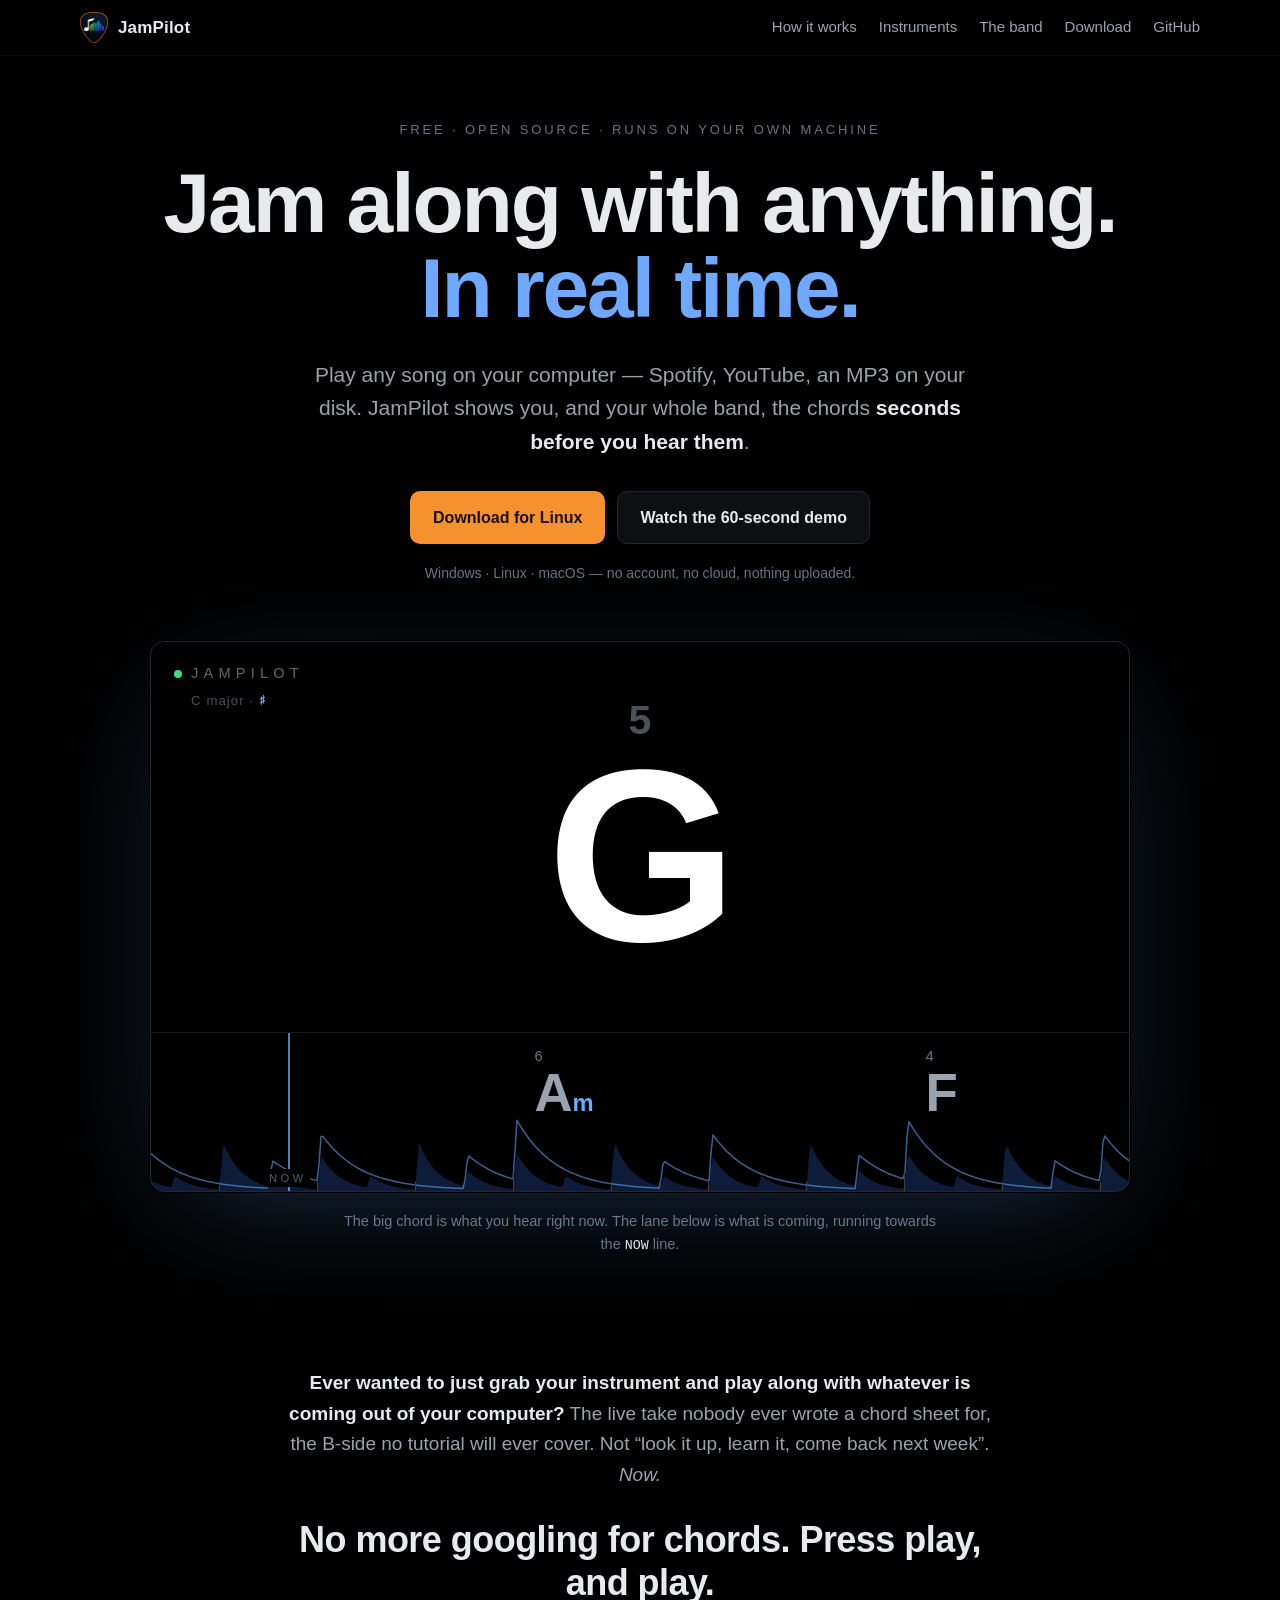
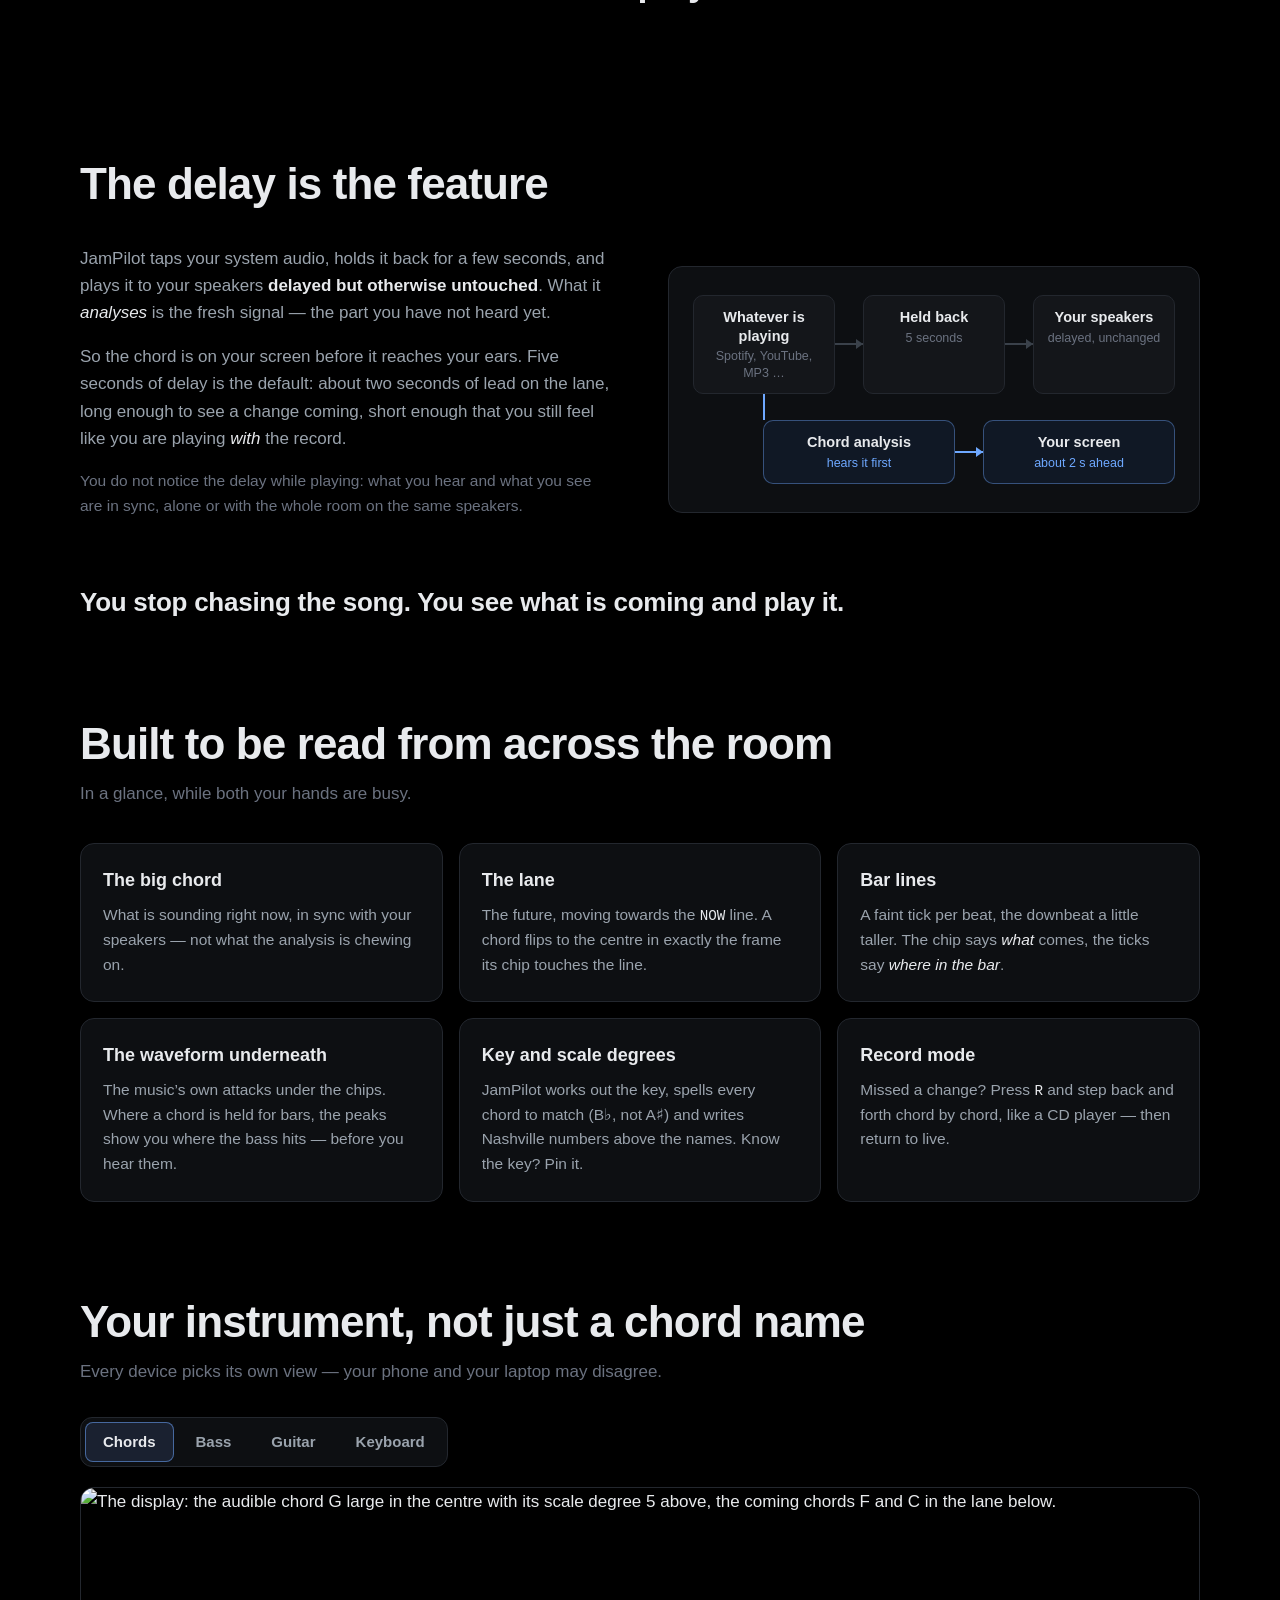
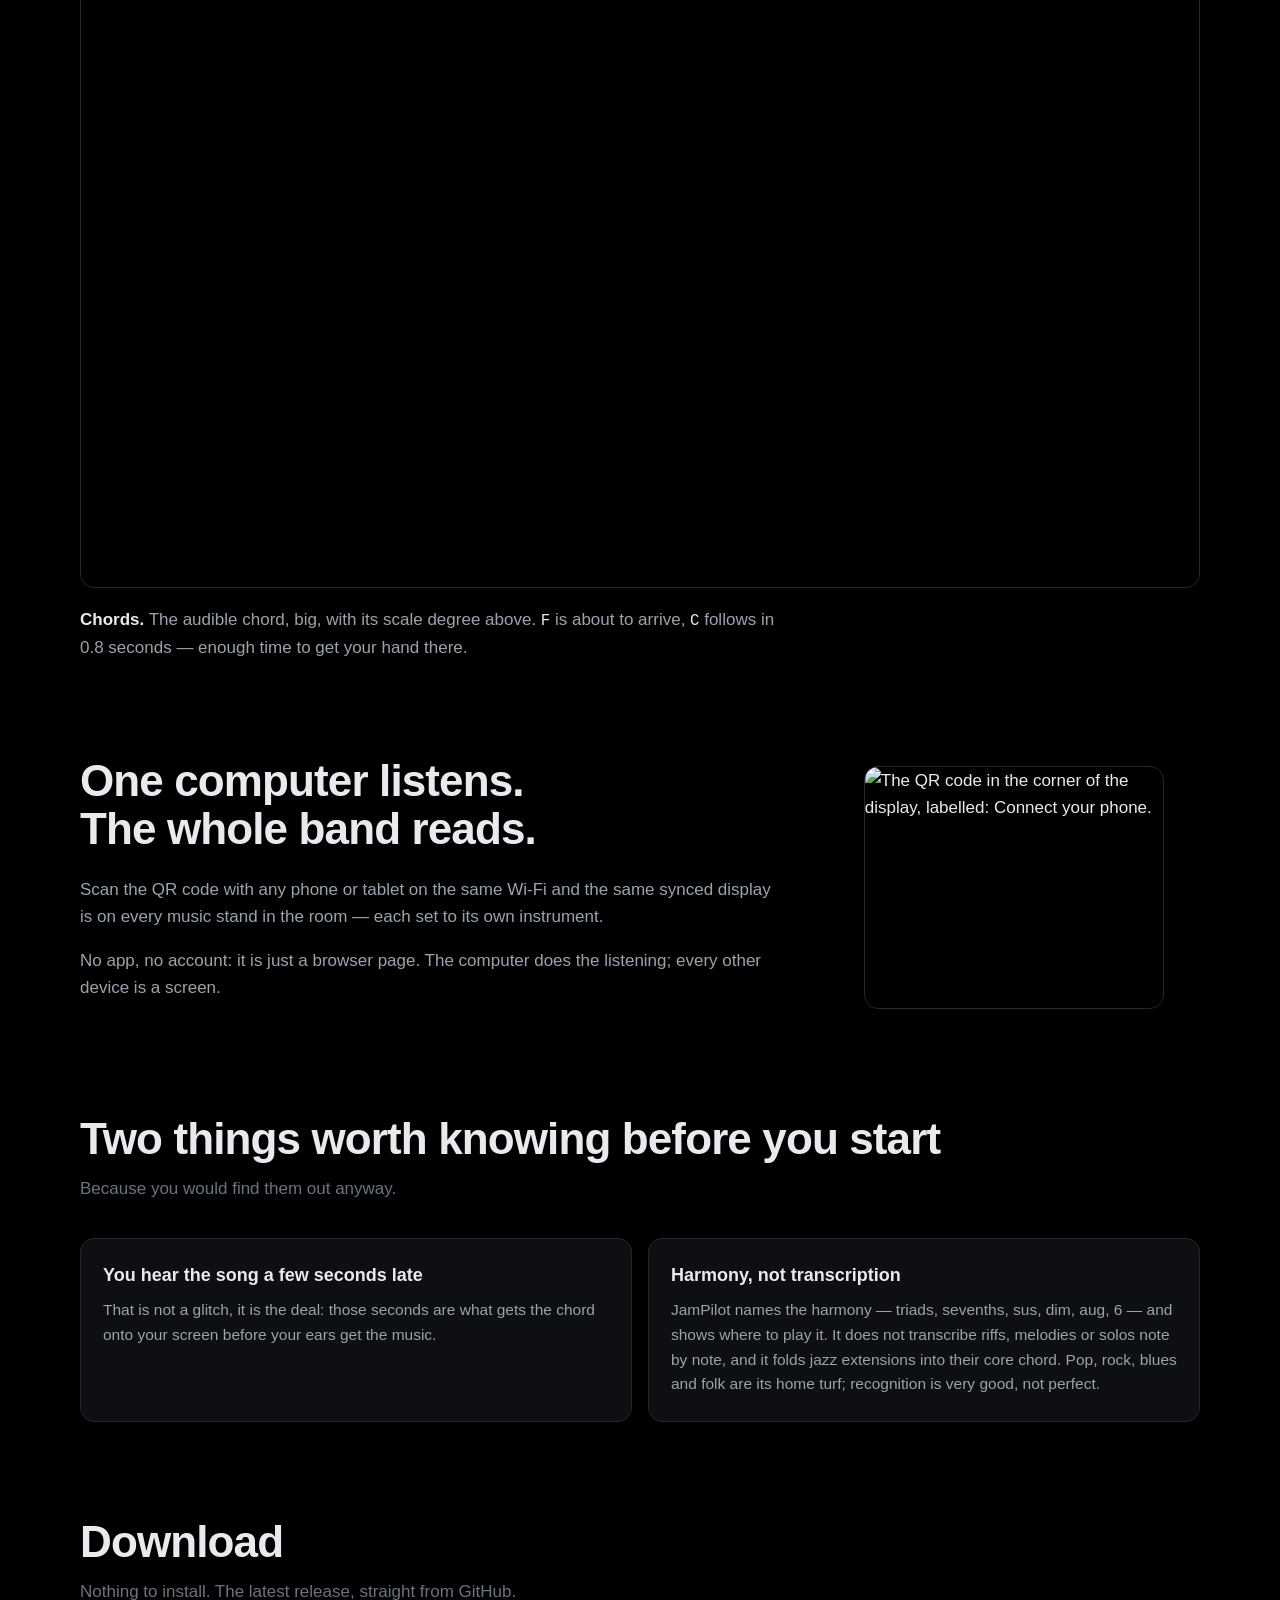
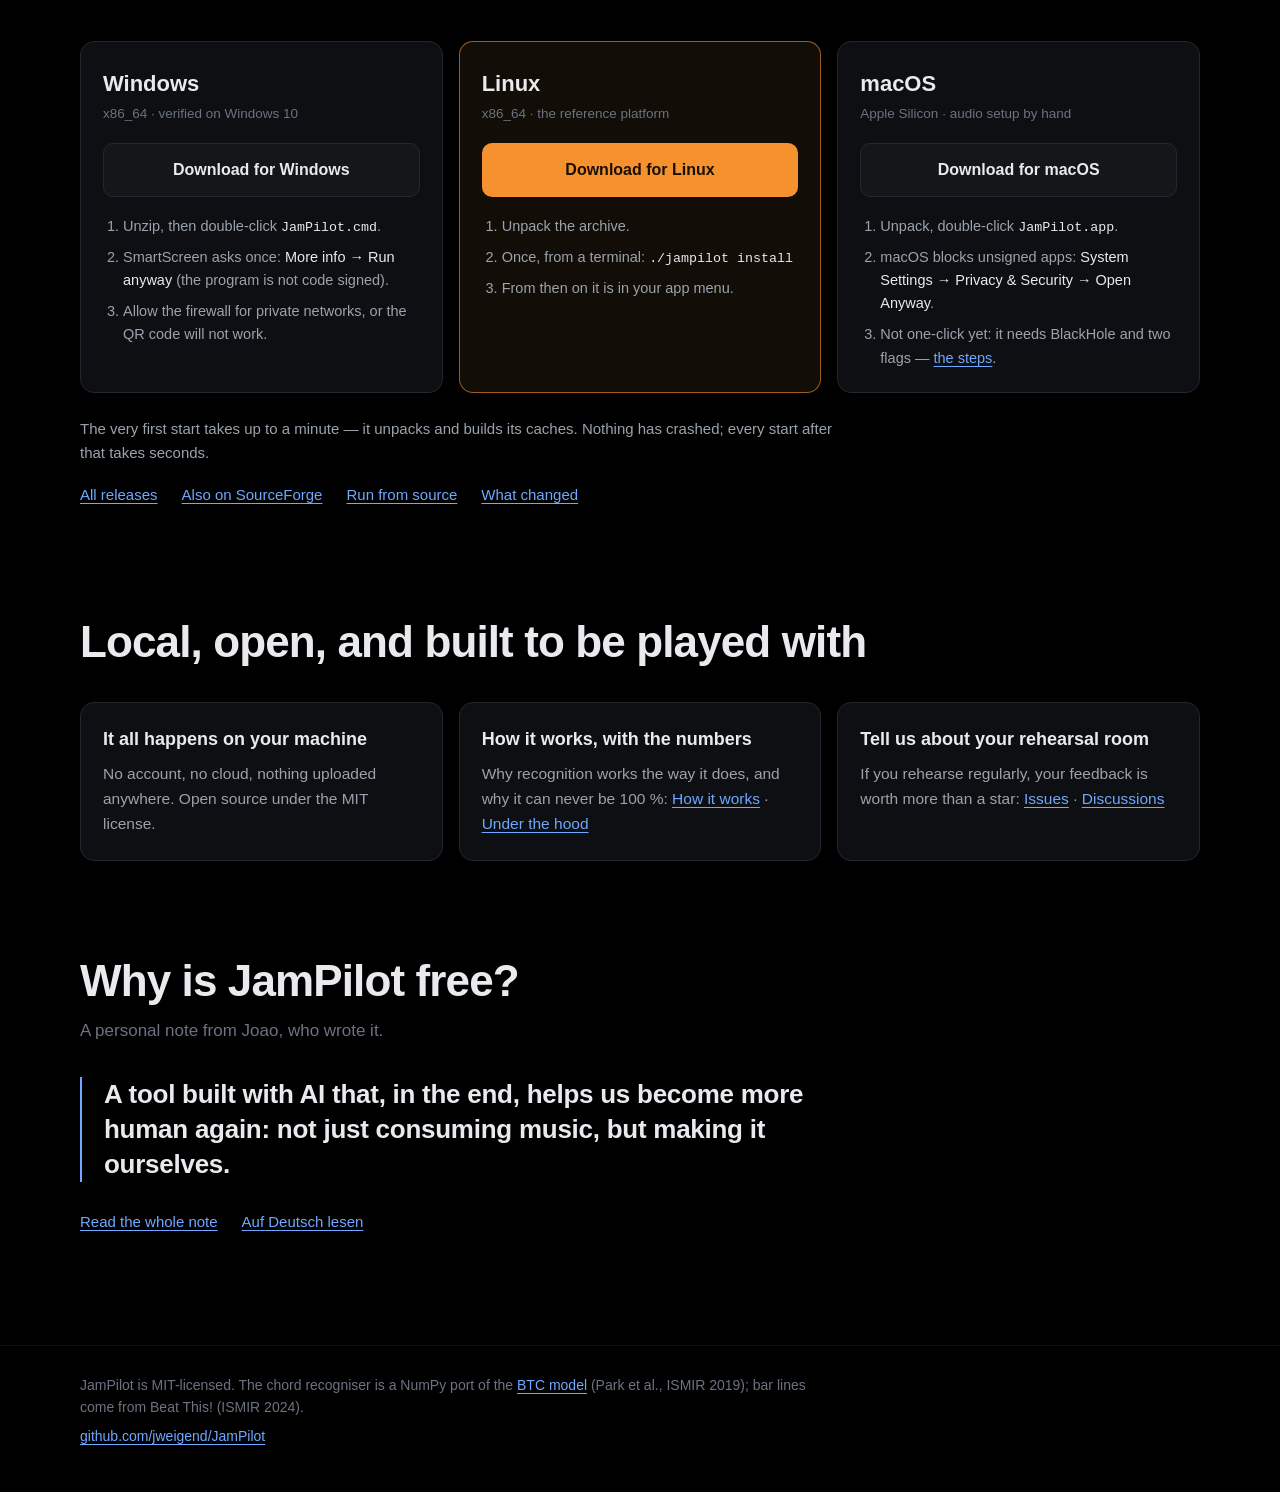
==== commit a1eacb1c: "Projektseite: Notiz "Warum ist JamPilot kostenlos?" auf Deutsch und Englisch Zwei eigene Seiten (war" ====
--- a/site/index.html
+++ b/site/index.html
@@ -296,6 +296,18 @@
   </div>
 </section>
 
+<section id="why-free" class="block why">
+  <h2>Why is JamPilot free?</h2>
+  <p class="sub">A personal note from Joao, who wrote it.</p>
+  <blockquote class="credo">A tool built with AI that, in the end, helps us
+    become more human again: not just consuming music, but making it
+    ourselves.</blockquote>
+  <p class="more">
+    <a href="why-free.html">Read the whole note</a>
+    <a href="warum-kostenlos.html" hreflang="de" lang="de">Auf Deutsch lesen</a>
+  </p>
+</section>
+
 </main>
 
 <footer>
--- a/site/style.css
+++ b/site/style.css
@@ -203,7 +203,27 @@
 .note { margin: 24px 0 0; color: var(--muted); font-size: 15px; max-width: 760px; }
 .more { display: flex; flex-wrap: wrap; gap: 8px 24px; margin-top: 18px; font-size: 15px; }
 
-.open { padding-bottom: 96px; }
+/* ---------- Die Notiz des Autors ----------
+   Auf der Startseite nur der Kernsatz (.why), der ganze Text steht auf
+   why-free.html und warum-kostenlos.html (.letter). Der blaue Strich am
+   Kernsatz ist die NOW-Linie. */
+.why { padding-bottom: 96px; }
+.credo { margin: 32px 0 0; padding-left: 22px; border-left: 2px solid var(--blue);
+         max-width: 760px; color: var(--text); font-weight: 650;
+         font-size: clamp(20px, 2.6vw, 26px); line-height: 1.35; letter-spacing: -.01em; }
+.why .more { margin-top: 28px; }
+
+.letter { max-width: 712px; margin: 0 auto; padding: 64px 16px 96px; }
+.letter .eyebrow { margin-bottom: 18px; }
+.letter h1 { font-size: clamp(34px, 5.4vw, 56px); line-height: 1.06; margin-bottom: 32px; }
+.letter-body p { color: var(--muted); font-size: 1.06em; line-height: 1.7; margin-bottom: 1.2em; }
+.letter-body strong { color: var(--text); font-weight: 600; }
+.letter-body .opening { color: var(--text); font-size: clamp(19px, 2.2vw, 22px); line-height: 1.5; }
+.letter .credo { margin: 36px 0; }
+.letter .sign { color: var(--text); font-weight: 650; font-size: 20px; margin: 0; }
+.letter .date { color: var(--dim); font-size: 14px; margin: 2px 0 0; }
+.letter .cta { justify-content: flex-start; margin-top: 48px; padding-top: 32px;
+               border-top: 1px solid var(--border); }
 
 footer { border-top: 1px solid #ffffff10; color: var(--dim); font-size: 14px;
          padding: 28px max(16px, calc((100vw - var(--page)) / 2)) 40px; }
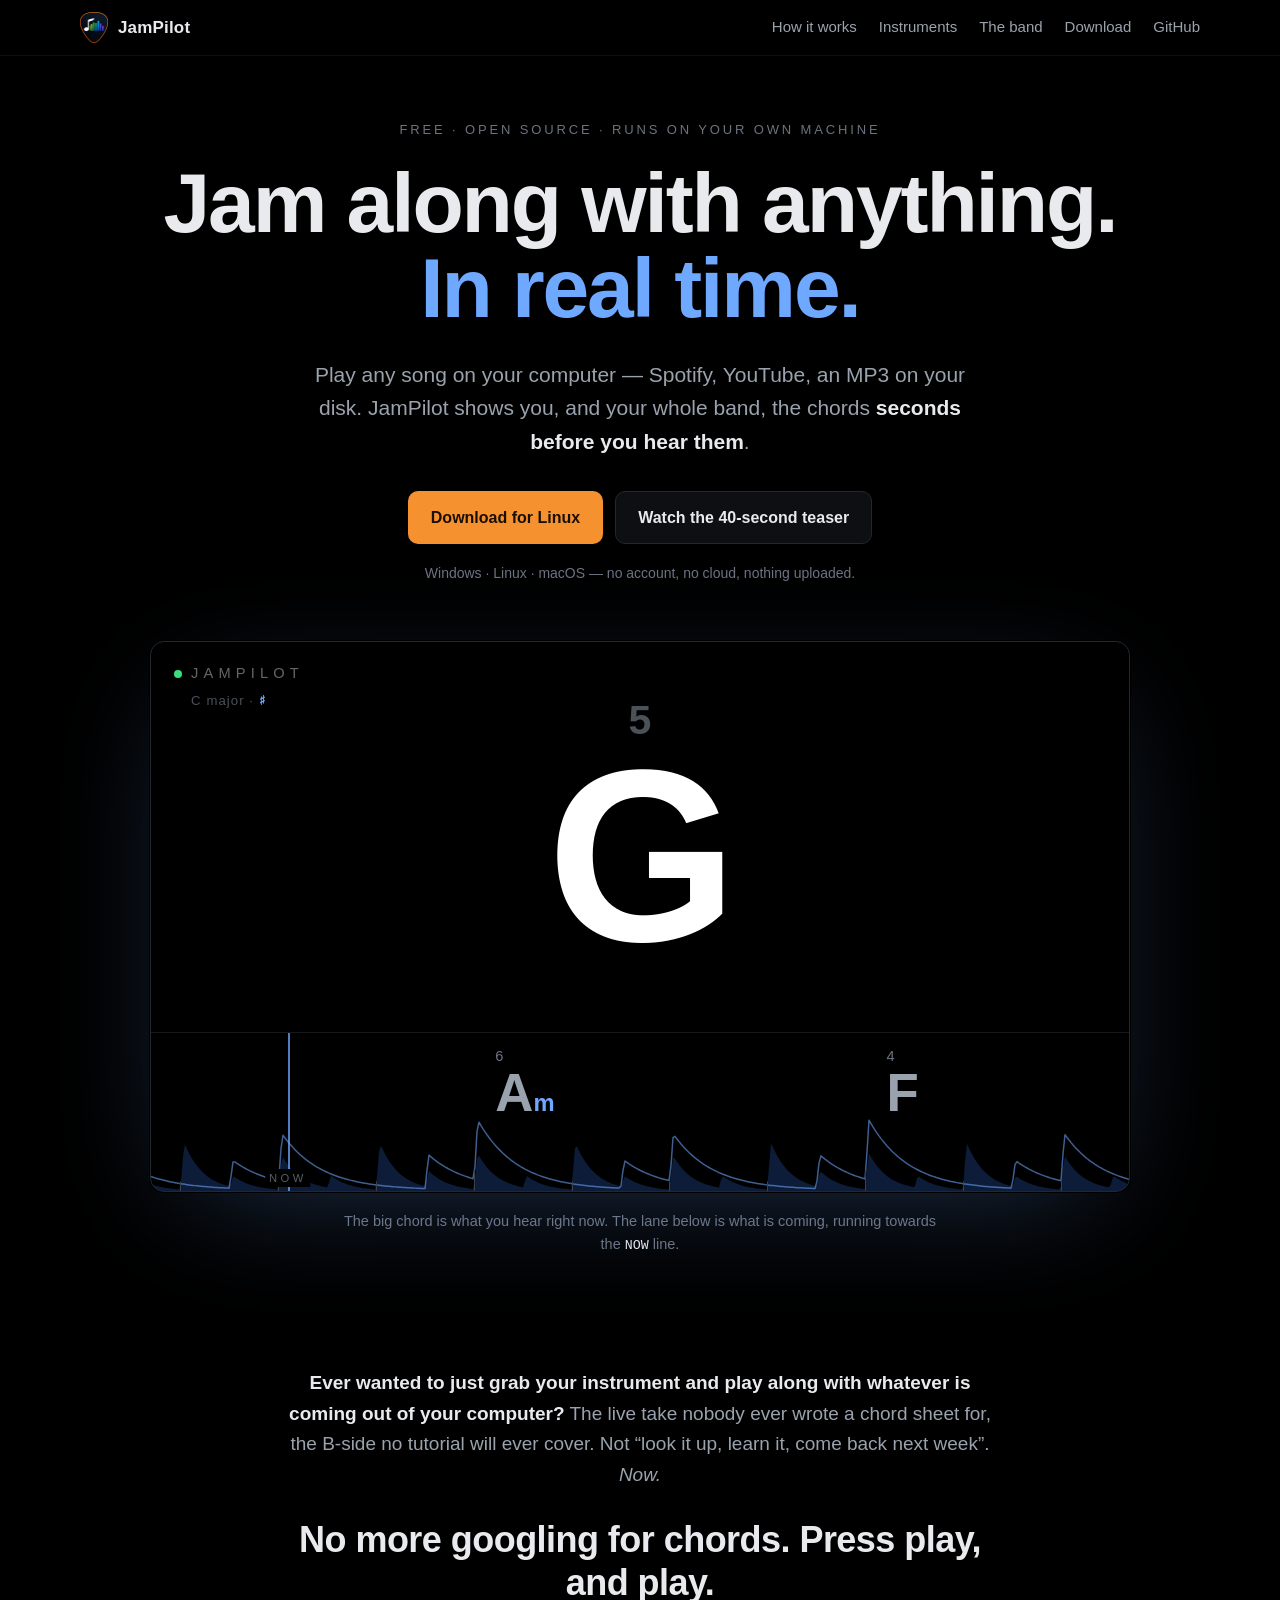
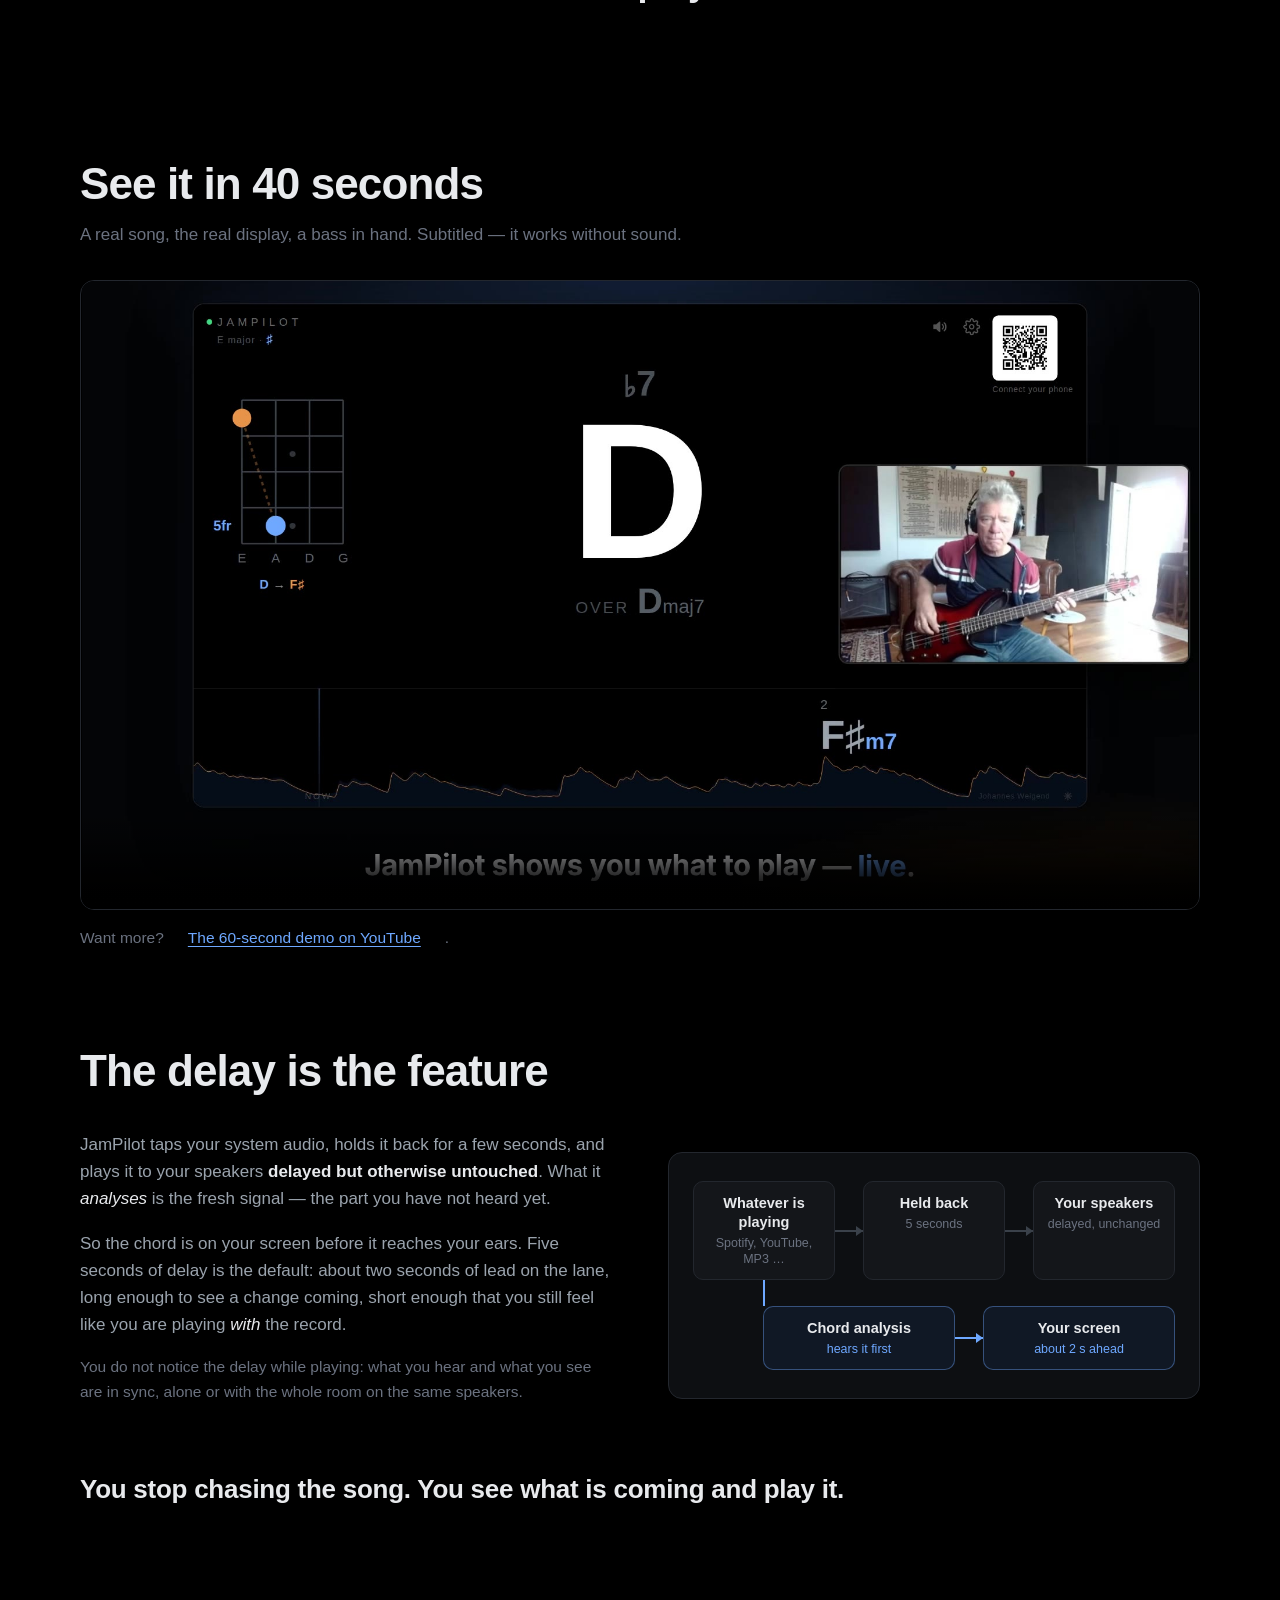
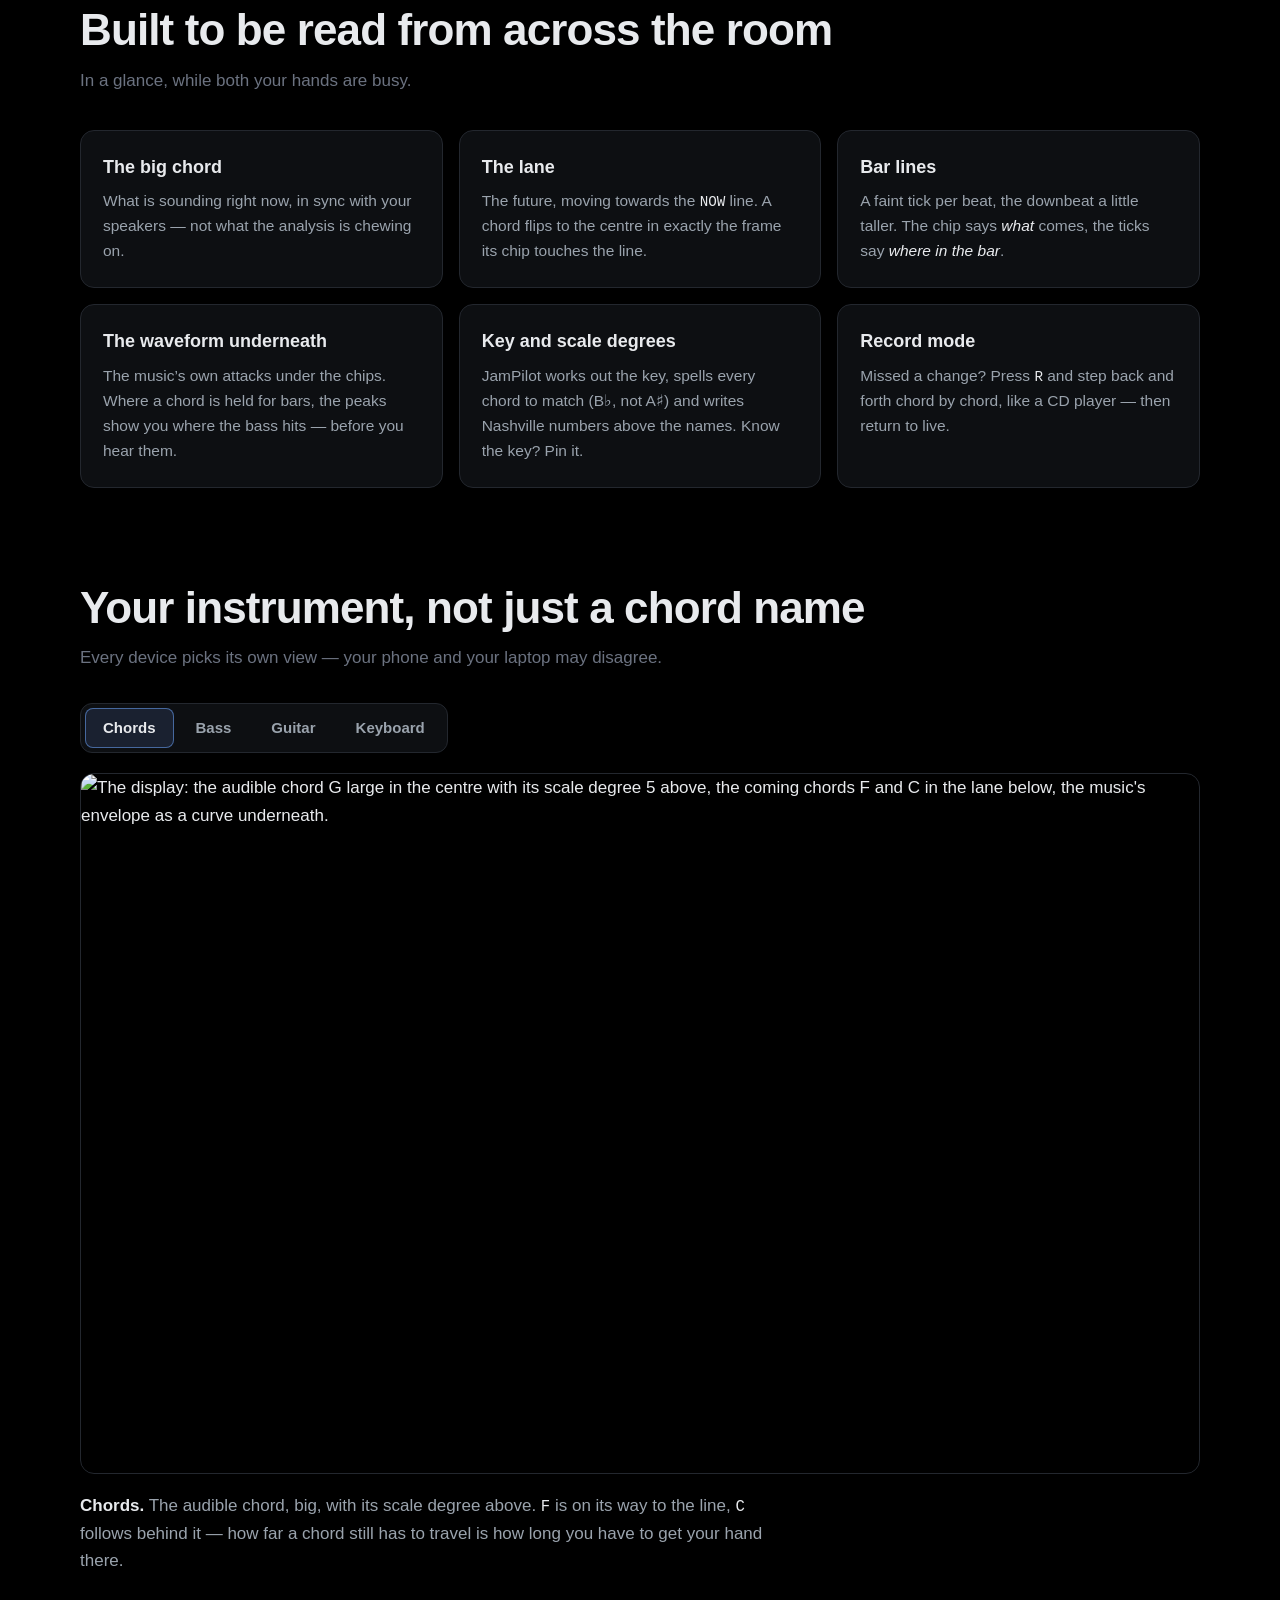
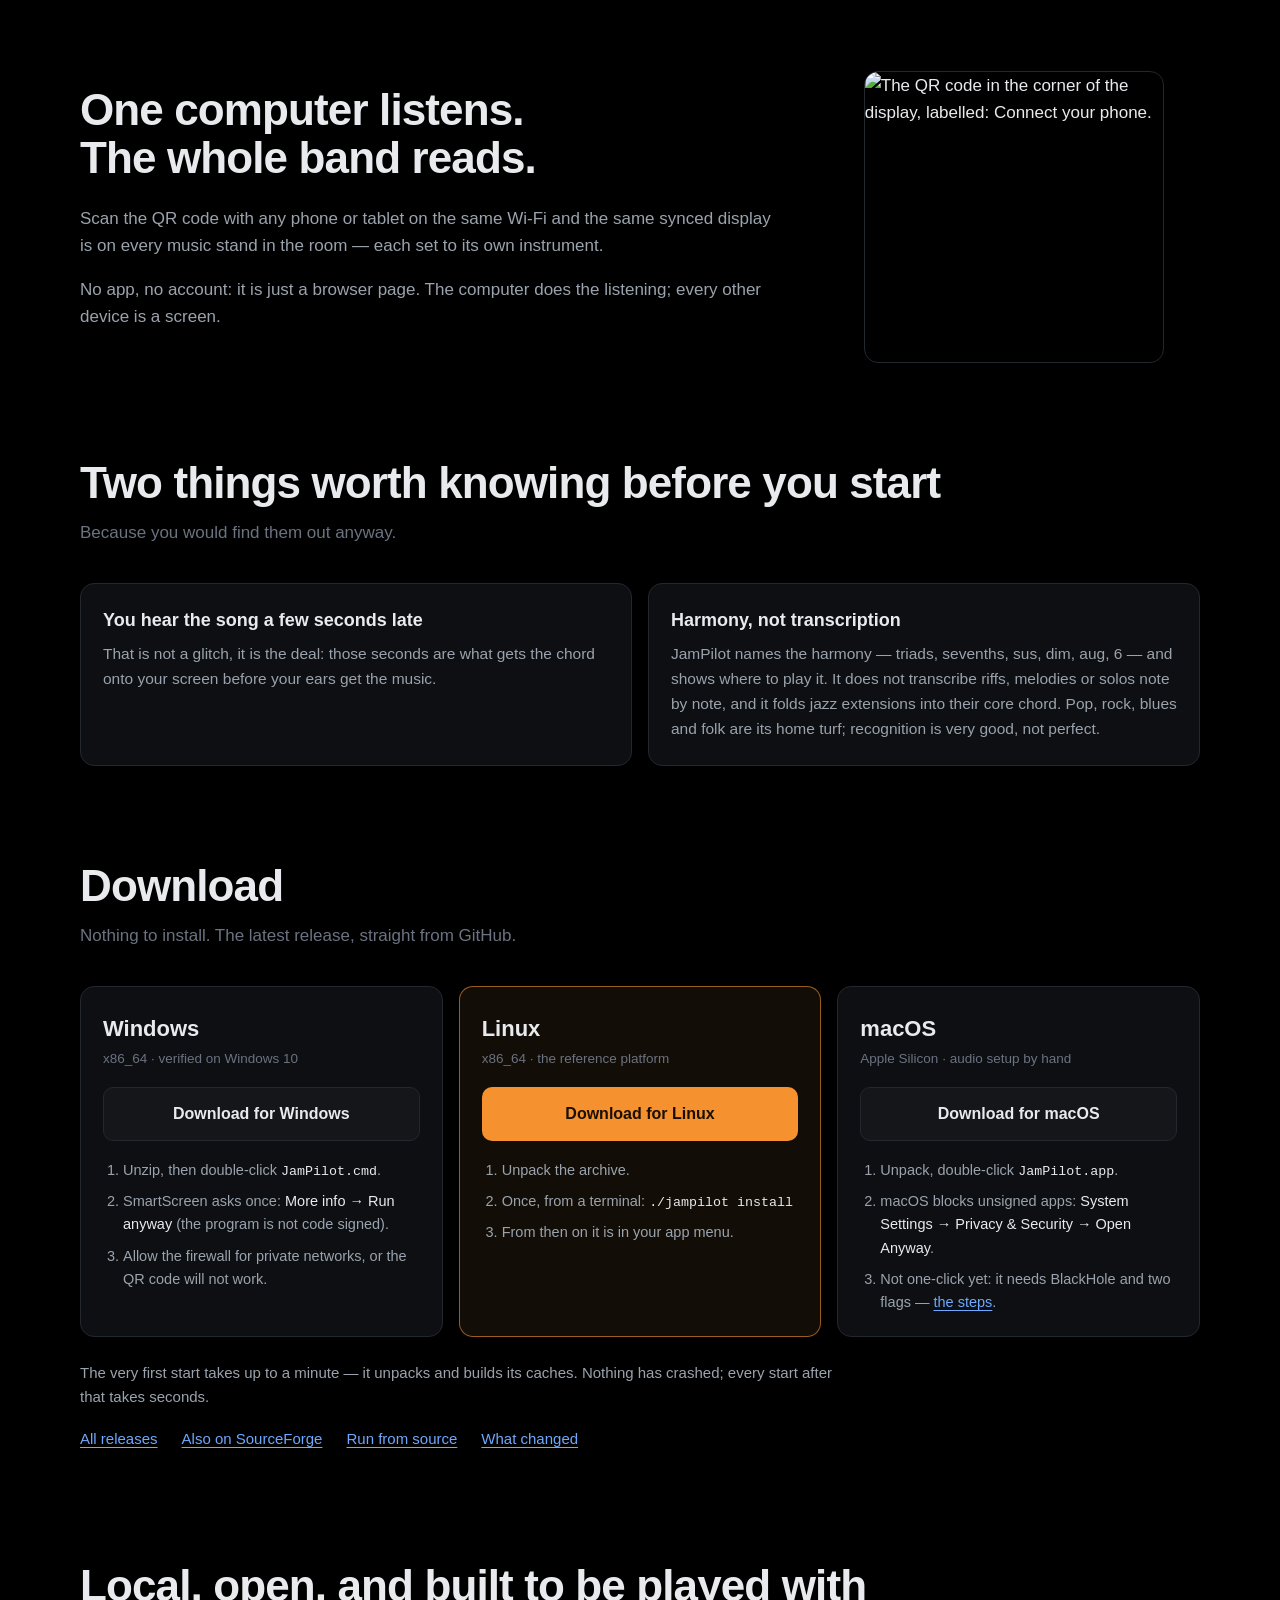
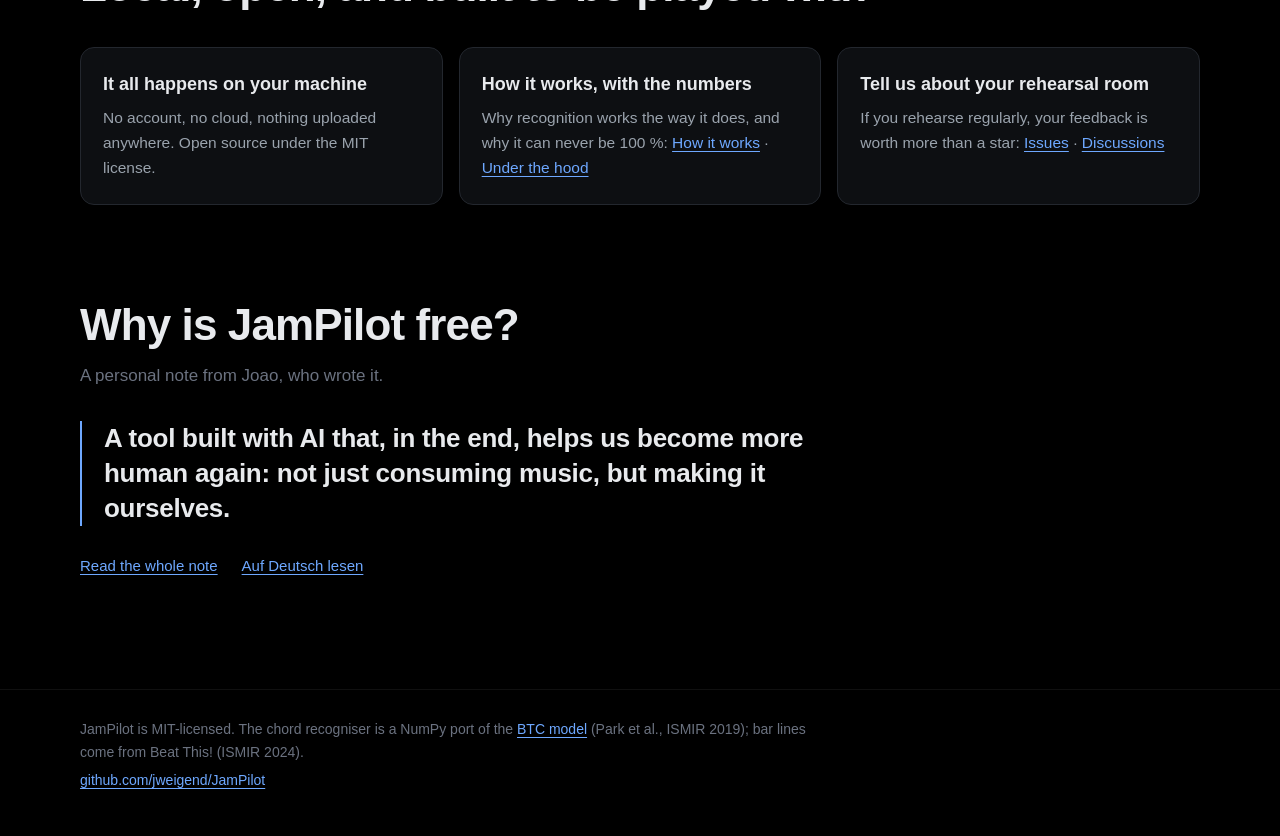
==== commit a53d1e33: "Projektseite: 40-Sekunden-Teaser, auf der Seite selbst abspielbar Neuer Abschnitt "See it in 40 seco" ====
--- a/site/index.html
+++ b/site/index.html
@@ -43,7 +43,7 @@
       <strong>seconds before you hear them</strong>.</p>
     <div class="cta">
       <a class="btn primary" href="#download" id="heroDownload">Download JamPilot</a>
-      <a class="btn ghost" href="https://www.youtube.com/watch?v=zSepTG2ZgY0" rel="noopener">Watch the 60-second demo</a>
+      <a class="btn ghost" href="#watch">Watch the 40-second teaser</a>
     </div>
     <p class="fine">Windows · Linux · macOS — no account, no cloud, nothing uploaded.</p>
   </div>
@@ -76,6 +76,22 @@
     wrote a chord sheet for, the B-side no tutorial will ever cover. Not “look
     it up, learn it, come back next week”. <em>Now.</em></p>
   <p class="big">No more googling for chords. Press play, and play.</p>
+</section>
+
+<section id="watch" class="block watch">
+  <h2>See it in 40 seconds</h2>
+  <p class="sub">A real song, the real display, a bass in hand. Subtitled &mdash; it works without sound.</p>
+  <!-- preload="none": Die sechs Megabyte laedt nur, wer auf Abspielen
+       drueckt. Bis dahin steht das Standbild, und dessen Masse halten den
+       Platz frei. Kein Autoplay - der Film hat Ton. -->
+  <video controls playsinline preload="none" width="1920" height="1080"
+         poster="teaser-poster.jpg"
+         aria-label="JamPilot teaser, 40 seconds: the display in bass view next to a bass player, then the chord, key, timing and lane explained, then the four instrument views side by side.">
+    <source src="teaser.mp4" type="video/mp4">
+    Your browser does not play this video &mdash;
+    <a href="teaser.mp4">download it</a> instead.
+  </video>
+  <p class="more">Want more? <a href="https://www.youtube.com/watch?v=zSepTG2ZgY0" rel="noopener">The 60-second demo on YouTube</a>.</p>
 </section>
 
 <section id="how" class="block">
@@ -162,14 +178,14 @@
   </div>
   <div class="panels">
     <div role="tabpanel" id="panel-chords" aria-labelledby="tab-chords">
-      <img src="img/hero.png" width="1920" height="1200" loading="lazy" alt="The display: the audible chord G large in the centre with its scale degree 5 above, the coming chords F and C in the lane below.">
+      <img src="img/hero.png" width="1920" height="1200" loading="lazy" alt="The display: the audible chord G large in the centre with its scale degree 5 above, the coming chords F and C in the lane below, the music's envelope as a curve underneath.">
       <p><strong>Chords.</strong> The audible chord, big, with its scale degree
-        above. <span class="mono">F</span> is about to arrive,
-        <span class="mono">C</span> follows in 0.8 seconds — enough time to get
-        your hand there.</p>
+        above. <span class="mono">F</span> is on its way to the line,
+        <span class="mono">C</span> follows behind it — how far a chord still
+        has to travel is how long you have to get your hand there.</p>
     </div>
     <div role="tabpanel" id="panel-bass" aria-labelledby="tab-bass">
-      <img src="img/bass.png" width="1920" height="1200" loading="lazy" alt="Bass view: Cm sounding, a four-string neck top-left showing the move from C to A flat, A flat next in the lane.">
+      <img src="img/bass.png" width="1920" height="1200" loading="lazy" alt="Bass view: F sounding, a four-string neck top-left showing the move from F to E, the slash chord C over E next in the lane.">
       <p><strong>Bass.</strong> The chord says what the band plays; it does not
         say what the bass plays. JamPilot <em>measures</em> the bass note
         (<span class="mono">C/E</span>) and shows it on a four-string neck — in
@@ -177,14 +193,14 @@
         marked.</p>
     </div>
     <div role="tabpanel" id="panel-guitar" aria-labelledby="tab-guitar">
-      <img src="img/guitar.png" width="1920" height="1200" loading="lazy" alt="Guitar view: the fretboard diagram for G minor as a barre chord at the 3rd fret top-left, F coming up in the lane.">
+      <img src="img/guitar.png" width="1920" height="1200" loading="lazy" alt="Guitar view: the fretboard diagram for G minor seven as a barre chord at the 3rd fret top-left, C seven and F major seven coming up in the lane.">
       <p><strong>Guitar.</strong> A fretboard diagram for the sounding chord.
         The shape is chosen with the lead: a look-ahead over the coming chords
         picks the path with the least hand travel, so you stay in one position
         instead of jumping across the neck.</p>
     </div>
     <div role="tabpanel" id="panel-keys" aria-labelledby="tab-keys">
-      <img src="img/keys.png" width="1920" height="1200" loading="lazy" alt="Keyboard view: A flat major seven as pressed keys on two octaves, G minor seven next in the lane.">
+      <img src="img/keys.png" width="1920" height="1200" loading="lazy" alt="Keyboard view: F major seven as pressed keys on two octaves with the bass note marked, D minor seven next in the lane.">
       <p><strong>Keyboard.</strong> The chord as pressed keys on two octaves,
         in the inversion that keeps your right hand in place — with the
         measured bass marked for the left.</p>
@@ -202,7 +218,7 @@
       <p>No app, no account: it is just a browser page. The computer does the
         listening; every other device is a screen.</p>
     </div>
-    <img class="shot small" src="img/connect-your-phone.png" width="336" height="272" loading="lazy" alt="The QR code in the corner of the display, labelled: Connect your phone.">
+    <img class="shot small" src="img/connect-your-phone.png" width="350" height="341" loading="lazy" alt="The QR code in the corner of the display, labelled: Connect your phone.">
   </div>
 </section>
 
--- a/site/style.css
+++ b/site/style.css
@@ -165,6 +165,13 @@
 .grid article p { color: var(--muted); font-size: 15.5px; }
 .grid em { color: var(--text); }
 
+/* ---------- Film ---------- */
+/* aspect-ratio haelt den Platz frei, bevor Standbild oder Film geladen sind. */
+.watch video { display: block; width: 100%; height: auto; aspect-ratio: 16 / 9;
+               margin-top: 32px; background: #000; border: 1px solid var(--border);
+               border-radius: var(--radius); }
+.watch .more { color: var(--dim); font-size: 15.5px; margin: 16px 0 0; }
+
 /* ---------- Instrumente ---------- */
 .tabs { display: inline-flex; gap: 4px; margin-top: 32px; padding: 4px;
         background: var(--surface); border: 1px solid var(--border); border-radius: 12px; }
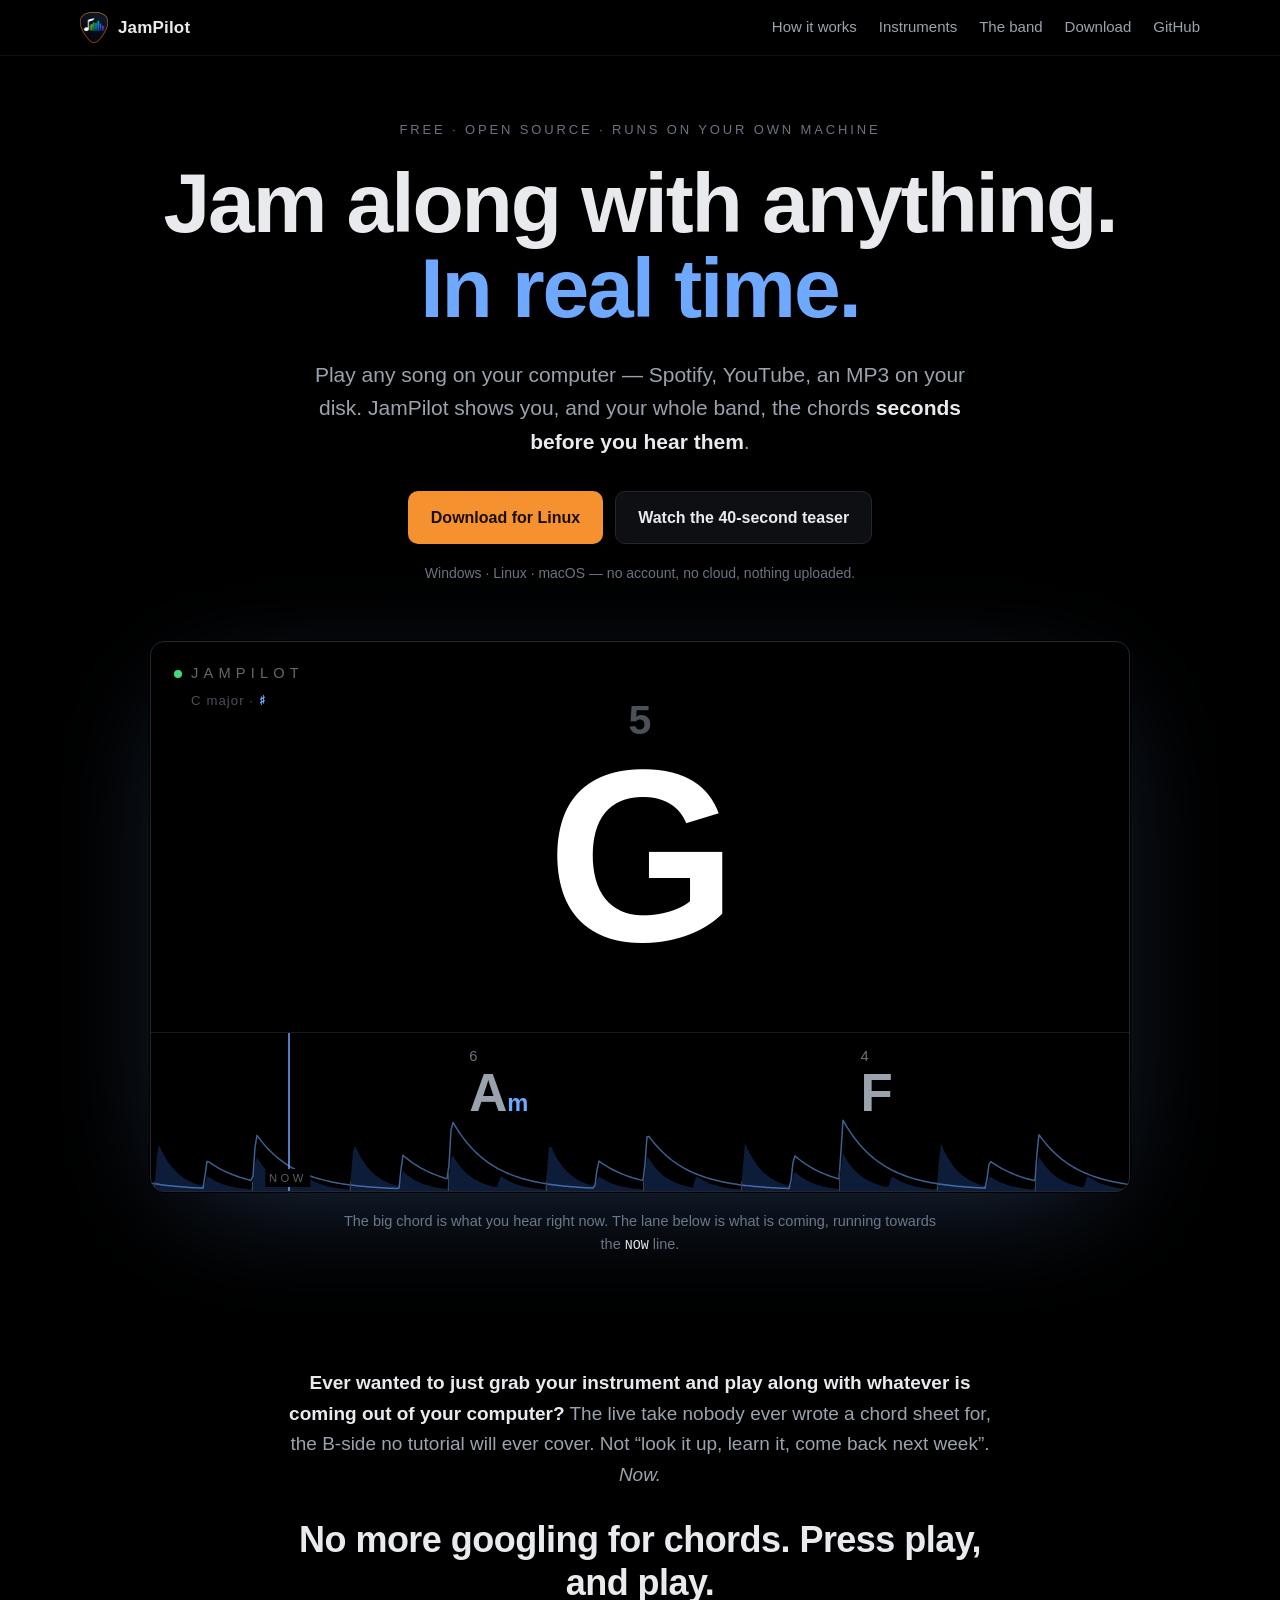
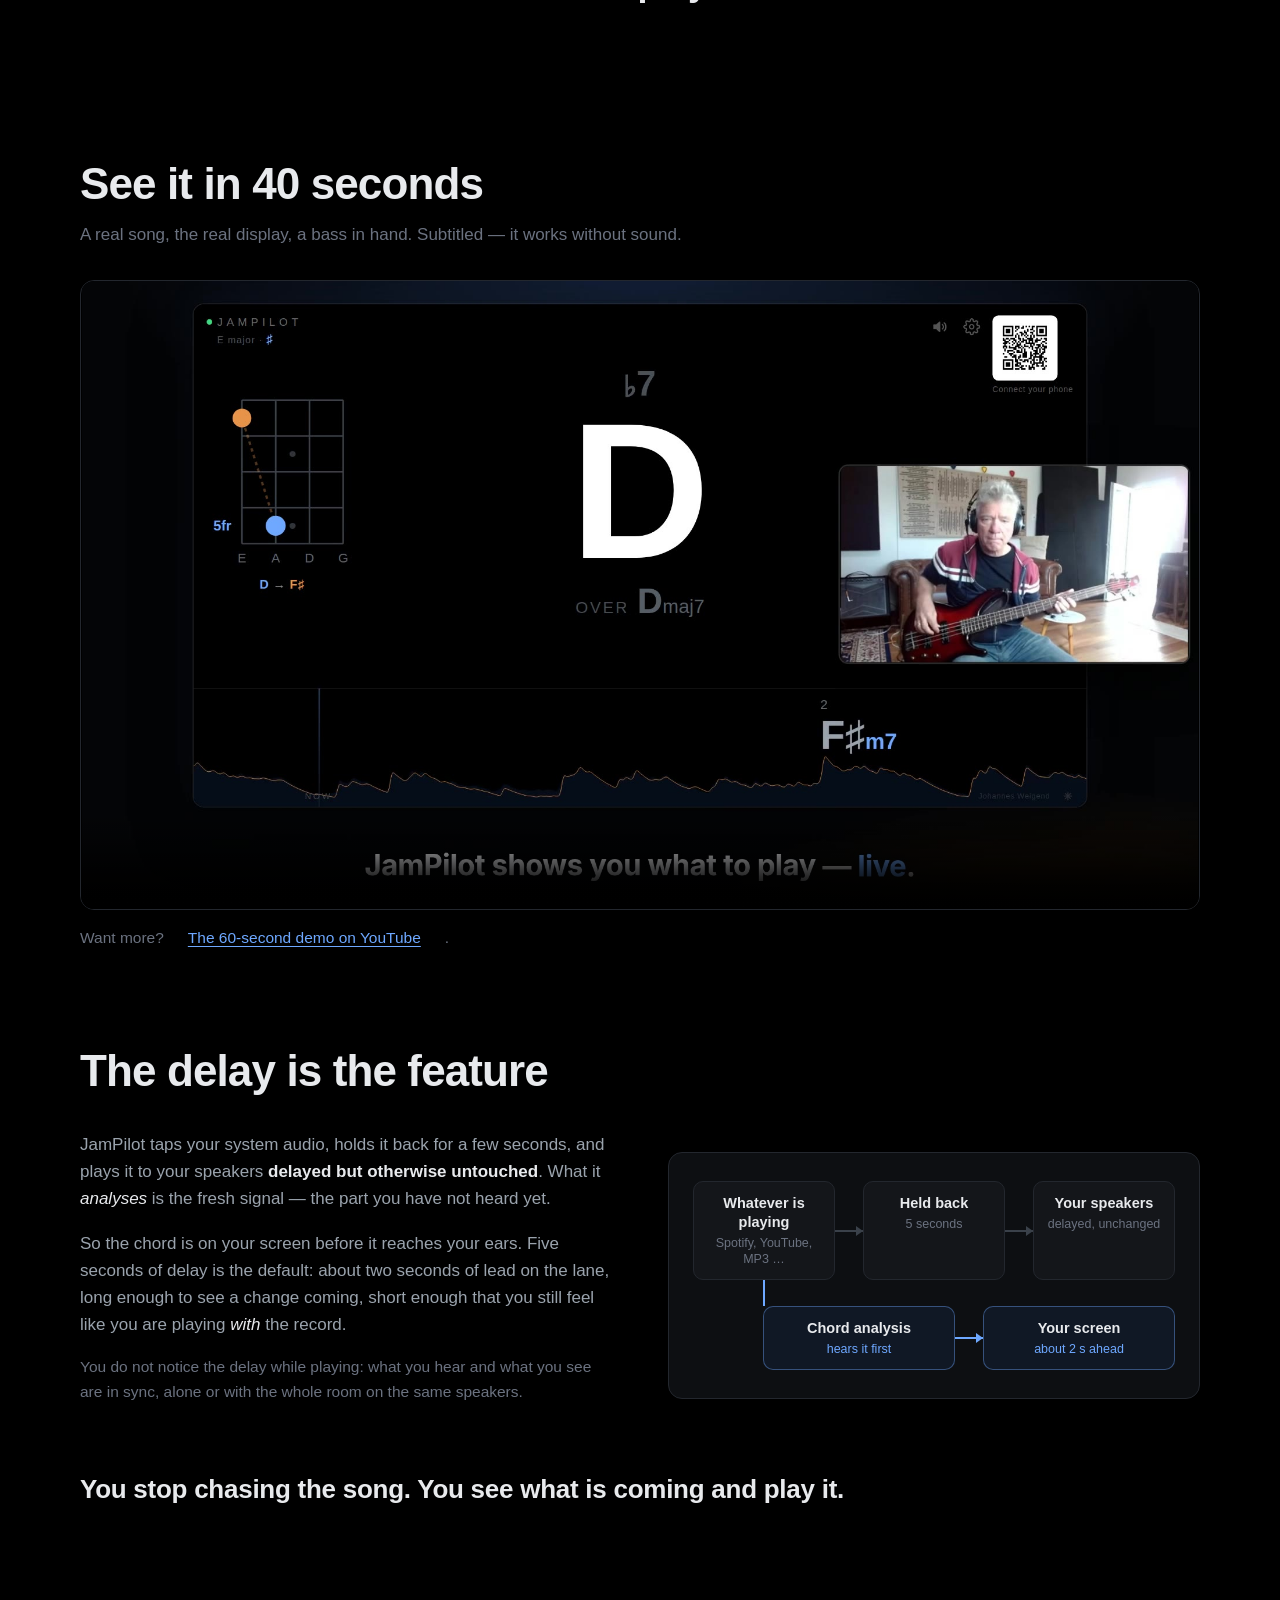
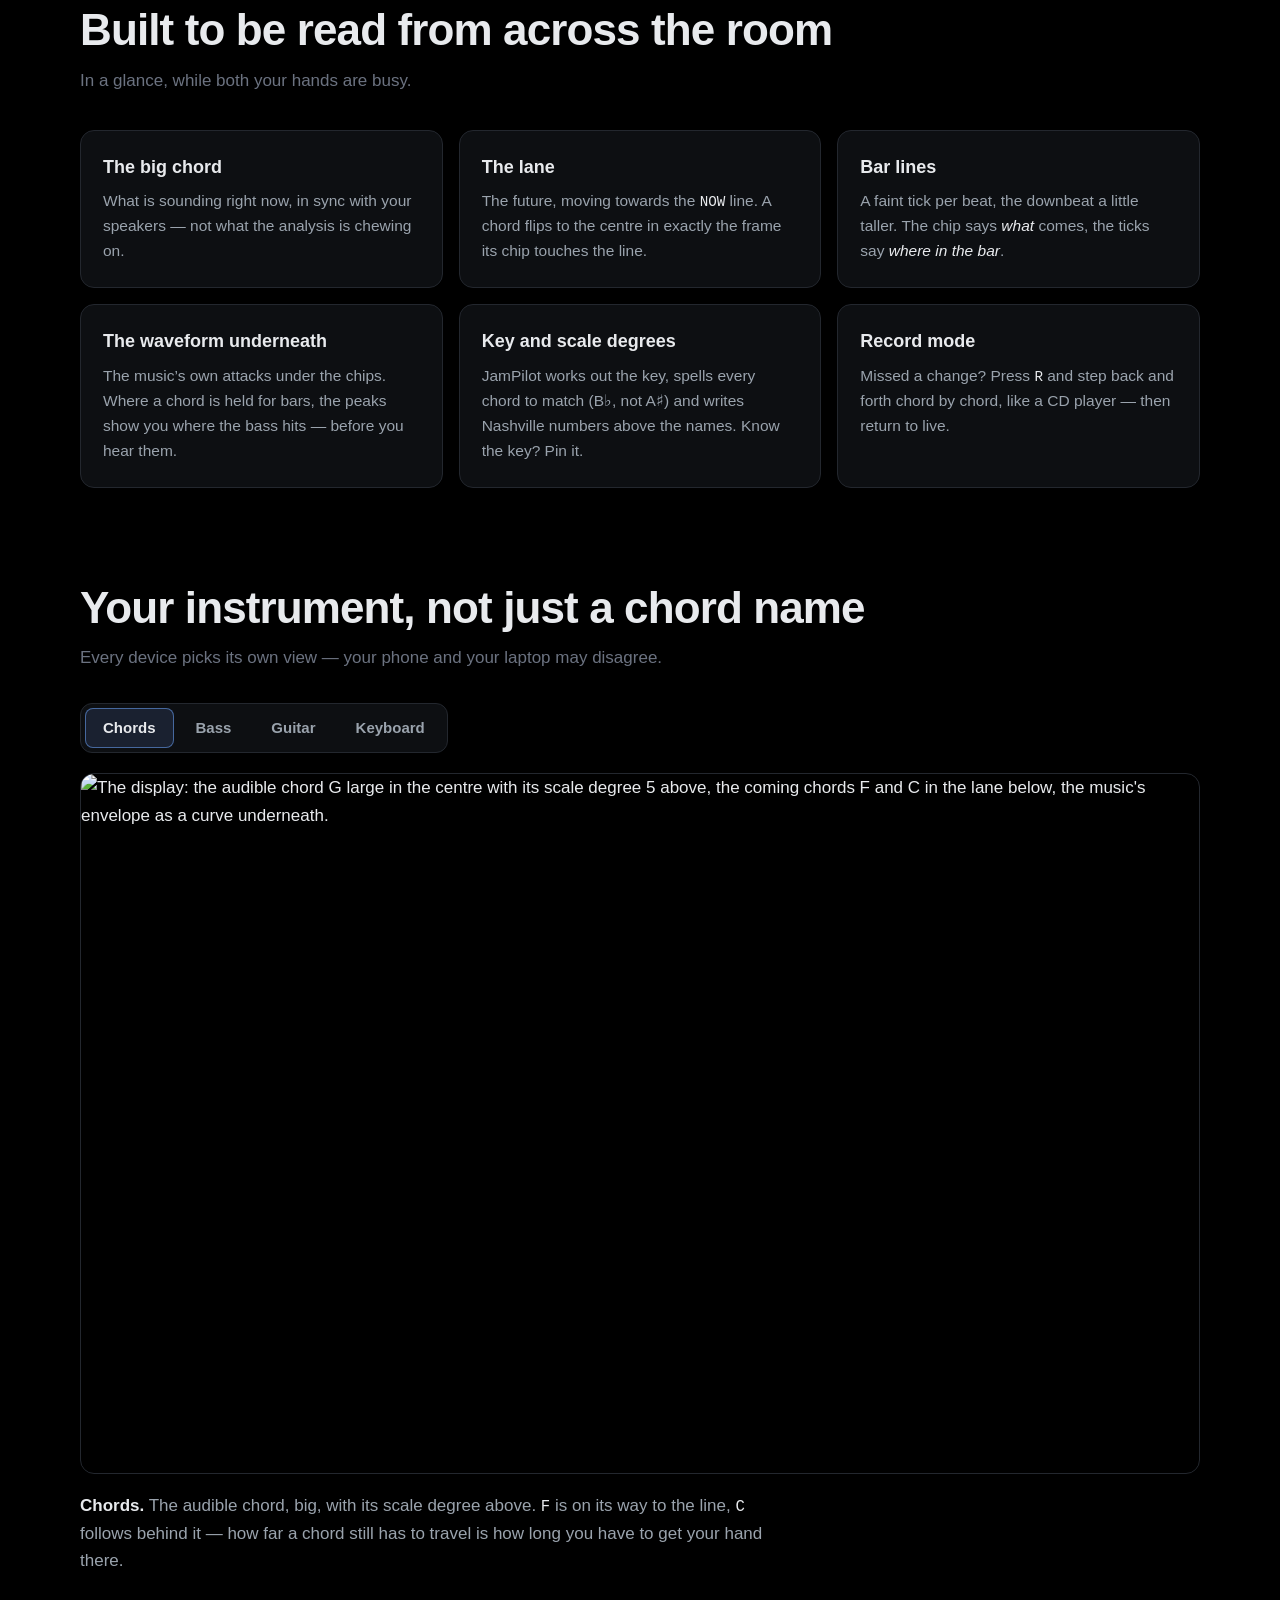
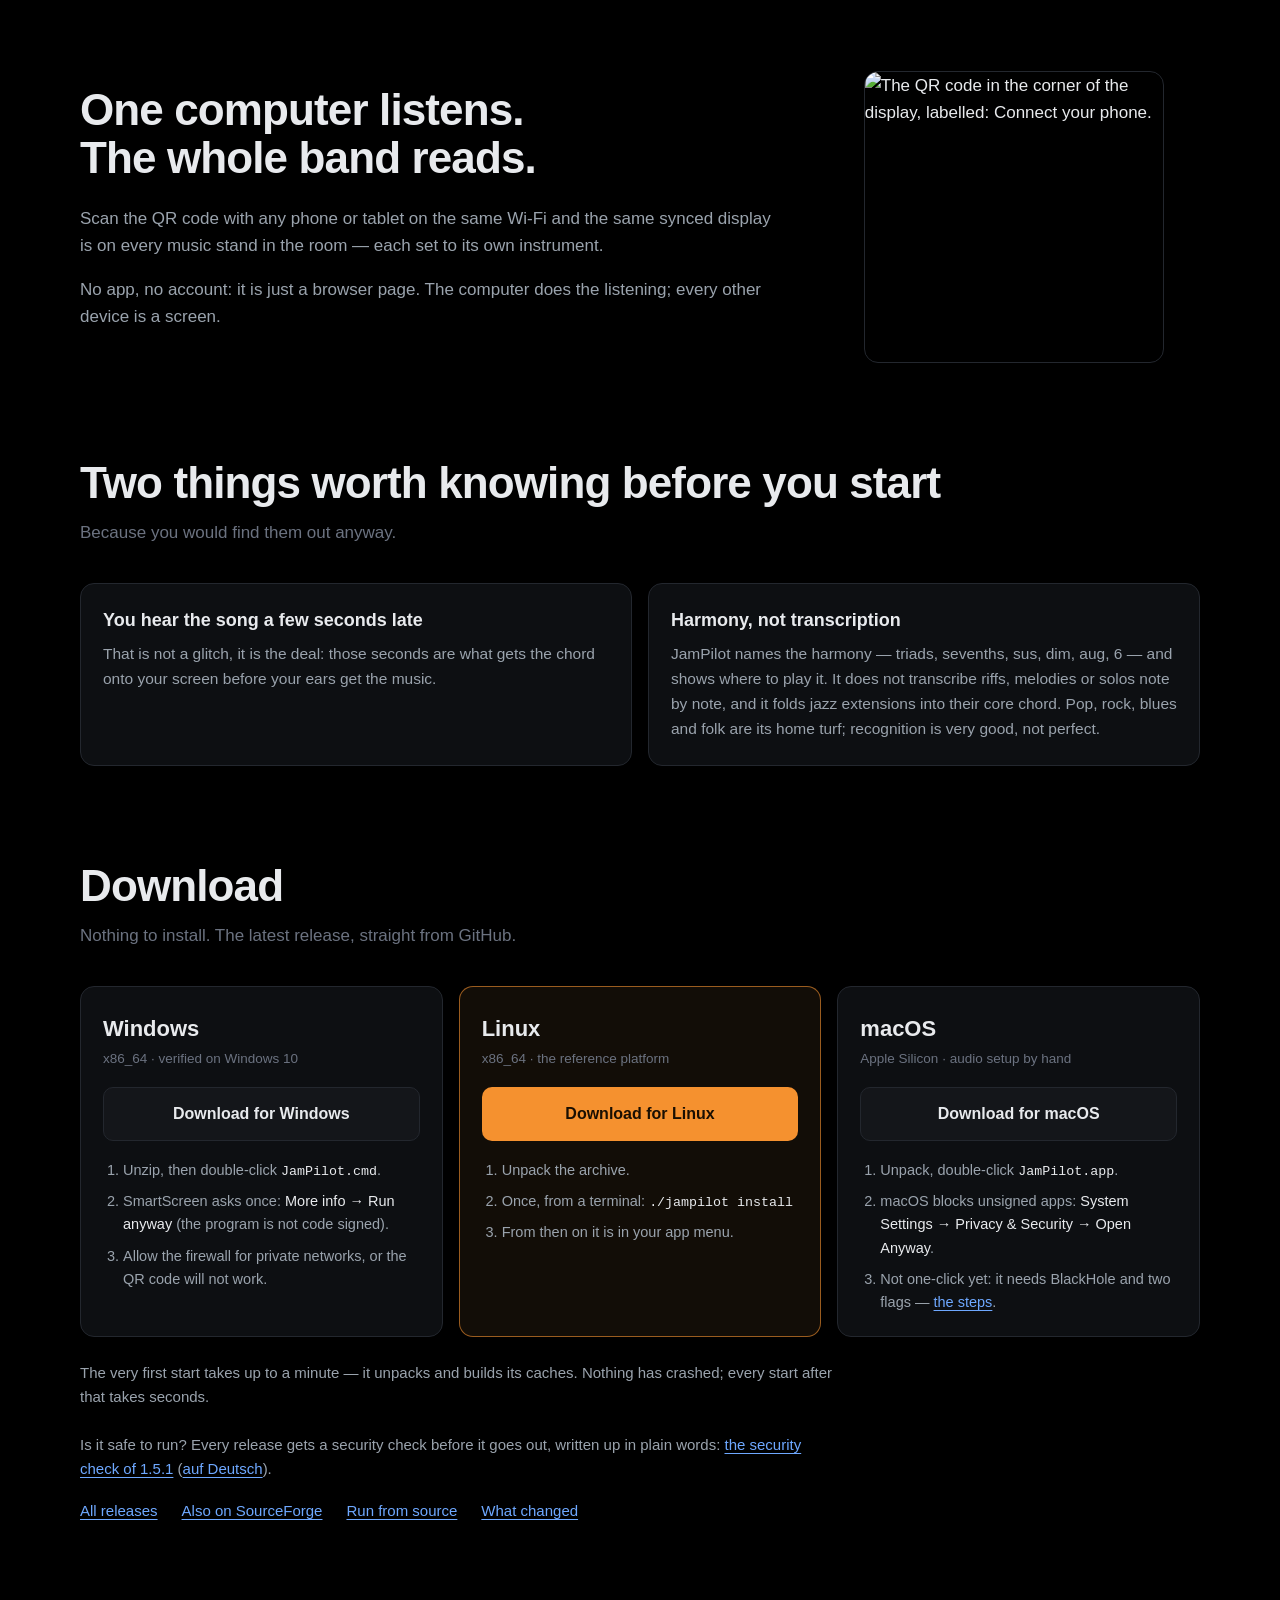
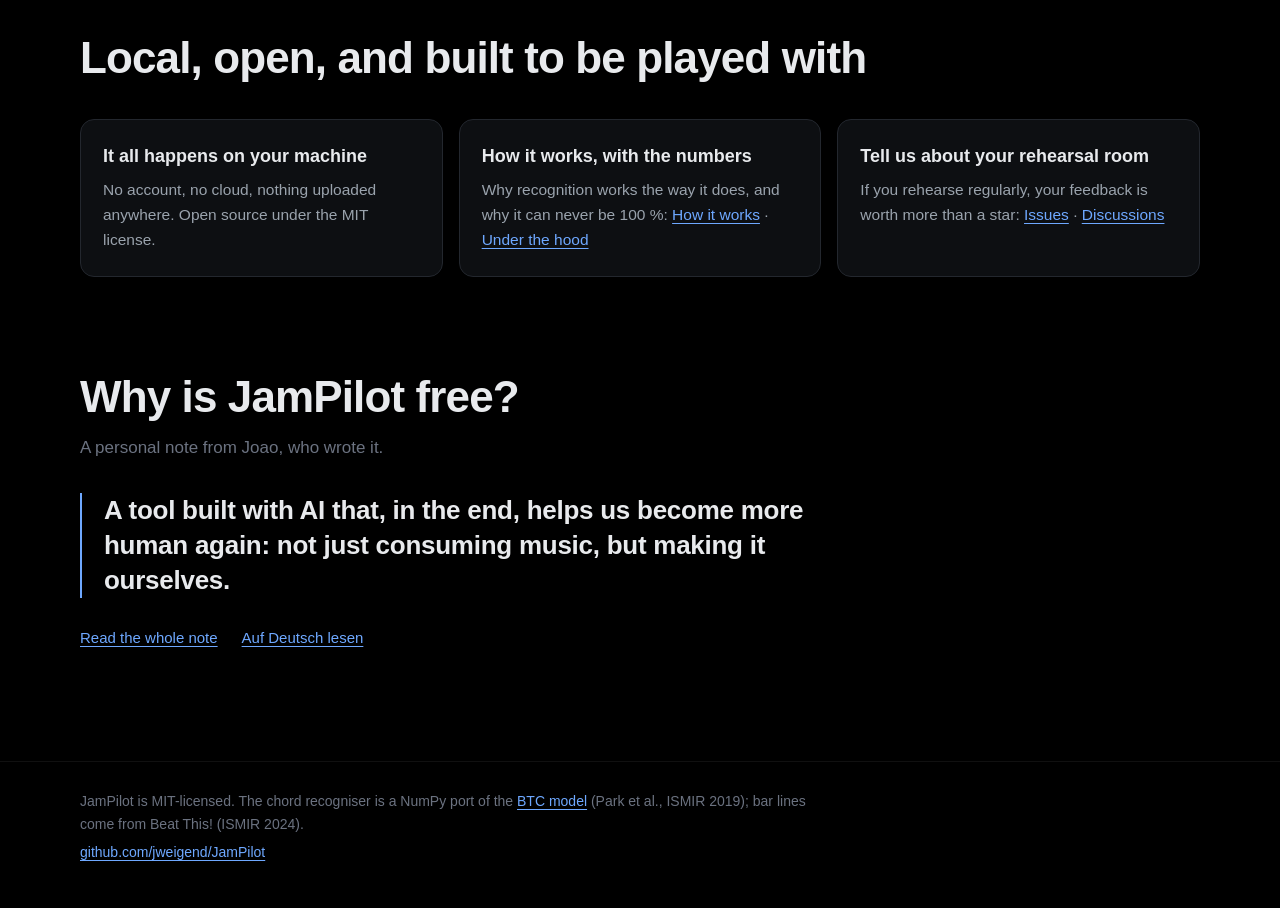
==== commit 66a58f6d: "Sicherheitspruefung je Release: Protokoll fuer 1.5.1 auf der Projektseite Jedes Release bekommt vor " ====
--- a/site/index.html
+++ b/site/index.html
@@ -281,6 +281,10 @@
   <p class="note">The very first start takes up to a minute — it unpacks and
     builds its caches. Nothing has crashed; every start after that takes
     seconds.</p>
+  <p class="note">Is it safe to run? Every release gets a security check
+    before it goes out, written up in plain words:
+    <a href="audit/1.5.1.html">the security check of 1.5.1</a>
+    (<a href="audit/1.5.1.de.html" hreflang="de" lang="de">auf Deutsch</a>).</p>
   <p class="more">
     <a href="https://github.com/jweigend/JamPilot/releases" rel="noopener">All releases</a>
     <a href="https://sourceforge.net/projects/jampilot/" rel="noopener">Also on SourceForge</a>
--- a/site/style.css
+++ b/site/style.css
@@ -264,3 +264,29 @@
   html { scroll-behavior: auto; }
   .st-chord.flip { animation: none; }
 }
+
+/* ---------- Sicherheitsprotokoll (site/audit/<version>.html) ----------
+   Dieselbe Spalte wie die Notiz des Autors (.letter). Das Ergebnis steht
+   zuerst und in einem Kasten; alles Technische am Ende, zugeklappt. Der
+   Leser ist Musiker, kein Administrator - siehe docs/sicherheitsaudit.md. */
+.audit .verdict { border: 1px solid #3ddc7f55; background: #07130c;
+                  border-radius: var(--radius); padding: 20px 22px; margin: 0 0 32px; }
+.audit .verdict .head { color: var(--green); font-weight: 700;
+                        font-size: clamp(19px, 2.4vw, 23px); line-height: 1.3; margin: 0 0 6px; }
+.audit .verdict p:last-child { color: var(--muted); margin: 0; font-size: 15.5px; }
+.audit h2 { font-size: clamp(23px, 3vw, 29px); margin: 60px 0 20px; }
+.audit h3 { color: var(--text); font-size: 18px; line-height: 1.35; margin: 28px 0 6px; }
+.audit .letter-body h3 + p { margin-top: 0; }
+.audit .letter-body ol, .audit .letter-body ul { color: var(--muted); font-size: 1.06em;
+                  line-height: 1.7; padding-left: 22px; margin: 0 0 1.2em; }
+.audit .letter-body li { margin-bottom: .9em; }
+.audit .letter-body li strong { color: var(--text); font-weight: 600; }
+.audit details { margin-top: 56px; padding-top: 22px; border-top: 1px solid var(--border); }
+.audit summary { cursor: pointer; color: var(--text); font-weight: 650; font-size: 18px; }
+.audit details .letter-body { margin-top: 20px; }
+.audit details .letter-body p, .audit details .letter-body ul { font-size: 15.5px; }
+.audit .sums { list-style: none; padding: 0; }
+.audit .sums li { margin-bottom: 12px; }
+.audit .sums .mono { display: block; color: var(--muted); font-size: 12.5px;
+                     overflow-wrap: anywhere; }
+.audit .mono { overflow-wrap: anywhere; }
